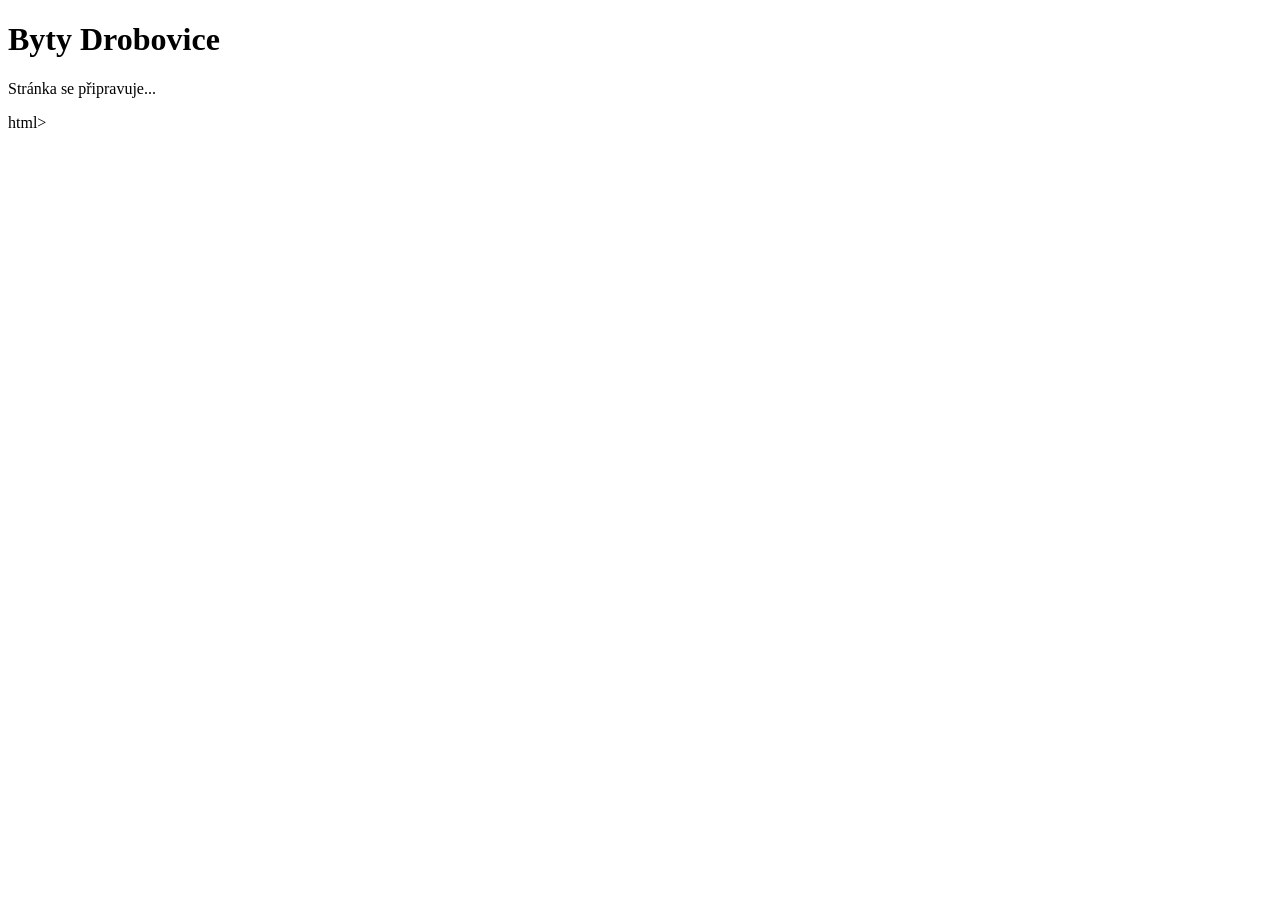
==== index.html @ 1eafab18 "Create index.html" ====
<!DOCTYPE html>
<html lang="cs">
  <head>
      <meta charset="UTF-8">
      <meta name="viewport" content="width=device-width, initial-scale=1.0">
      <title>Byty Drobovice</title>
  </head>
<body>
    <h1>Byty Drobovice</h1>
  <p>Stránka se připravuje...</p>
</body>
</html>html></p></h1>
</body></title>
  </head>
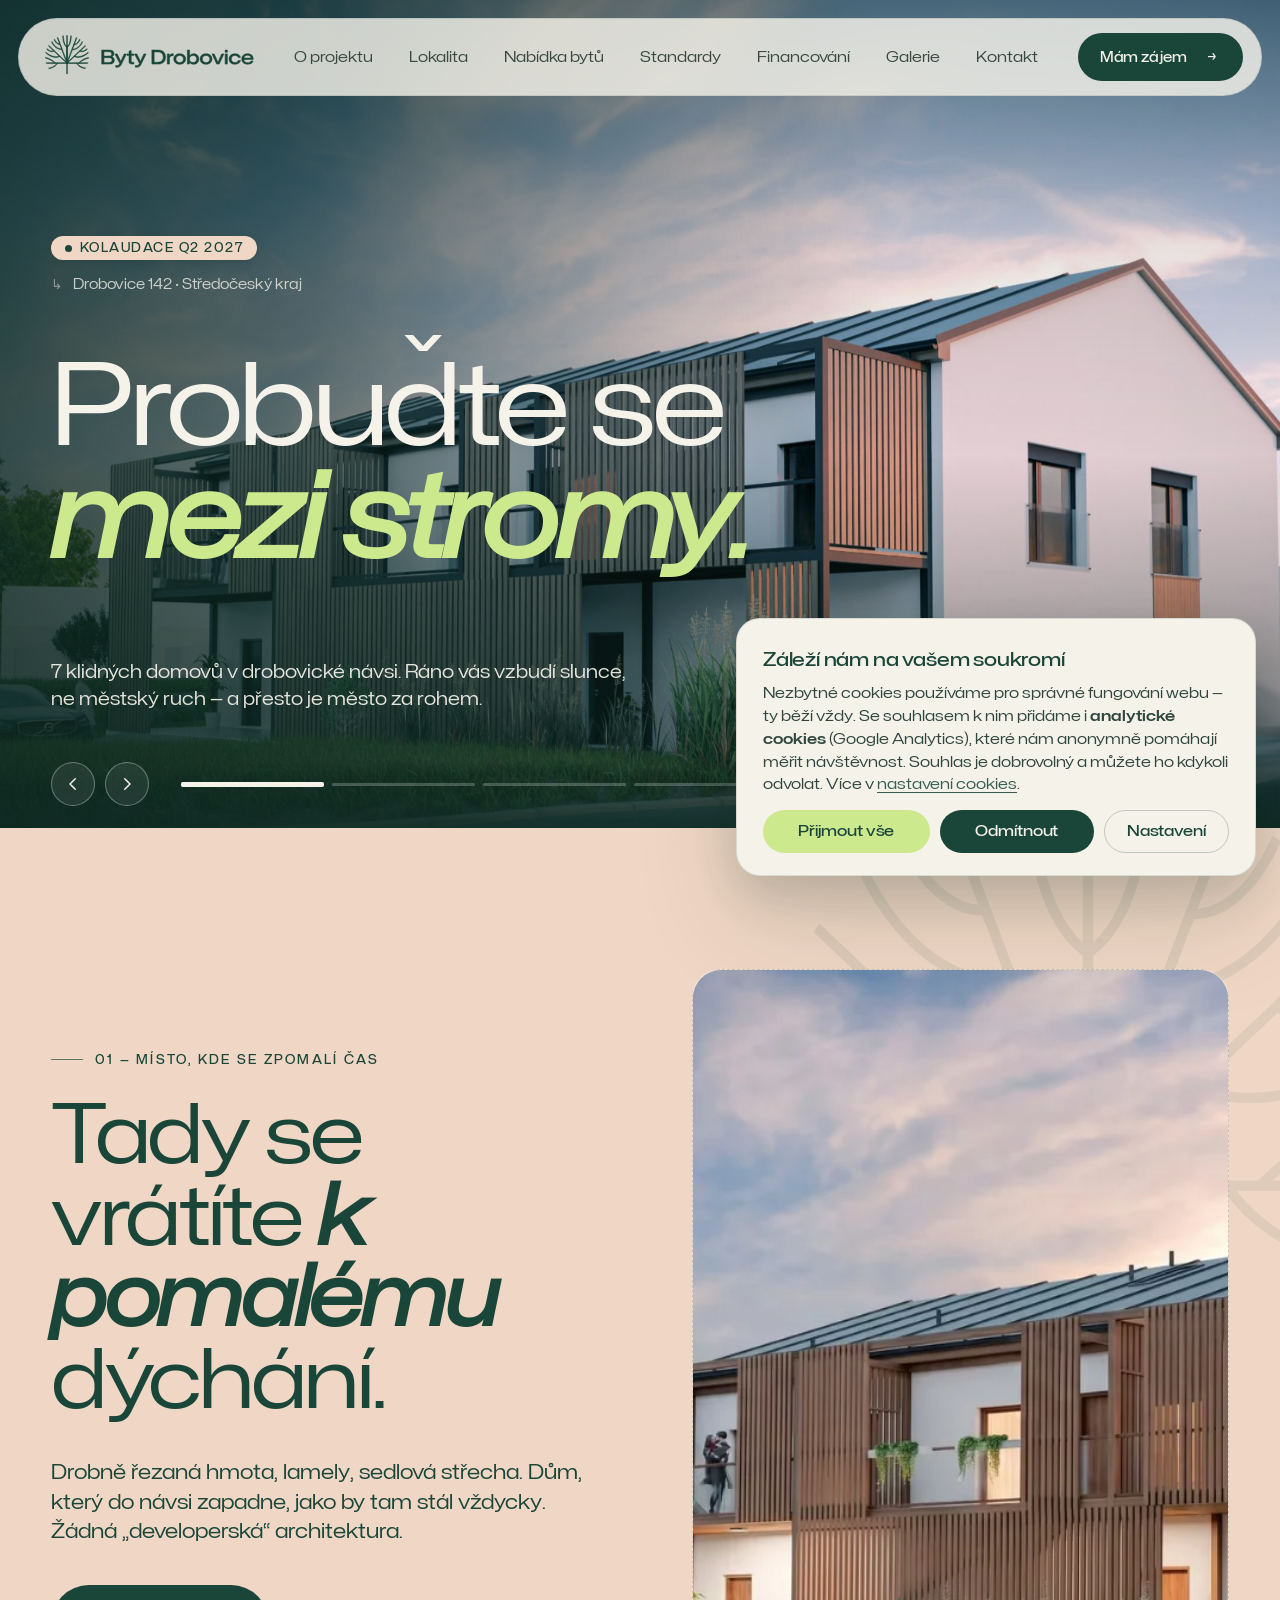
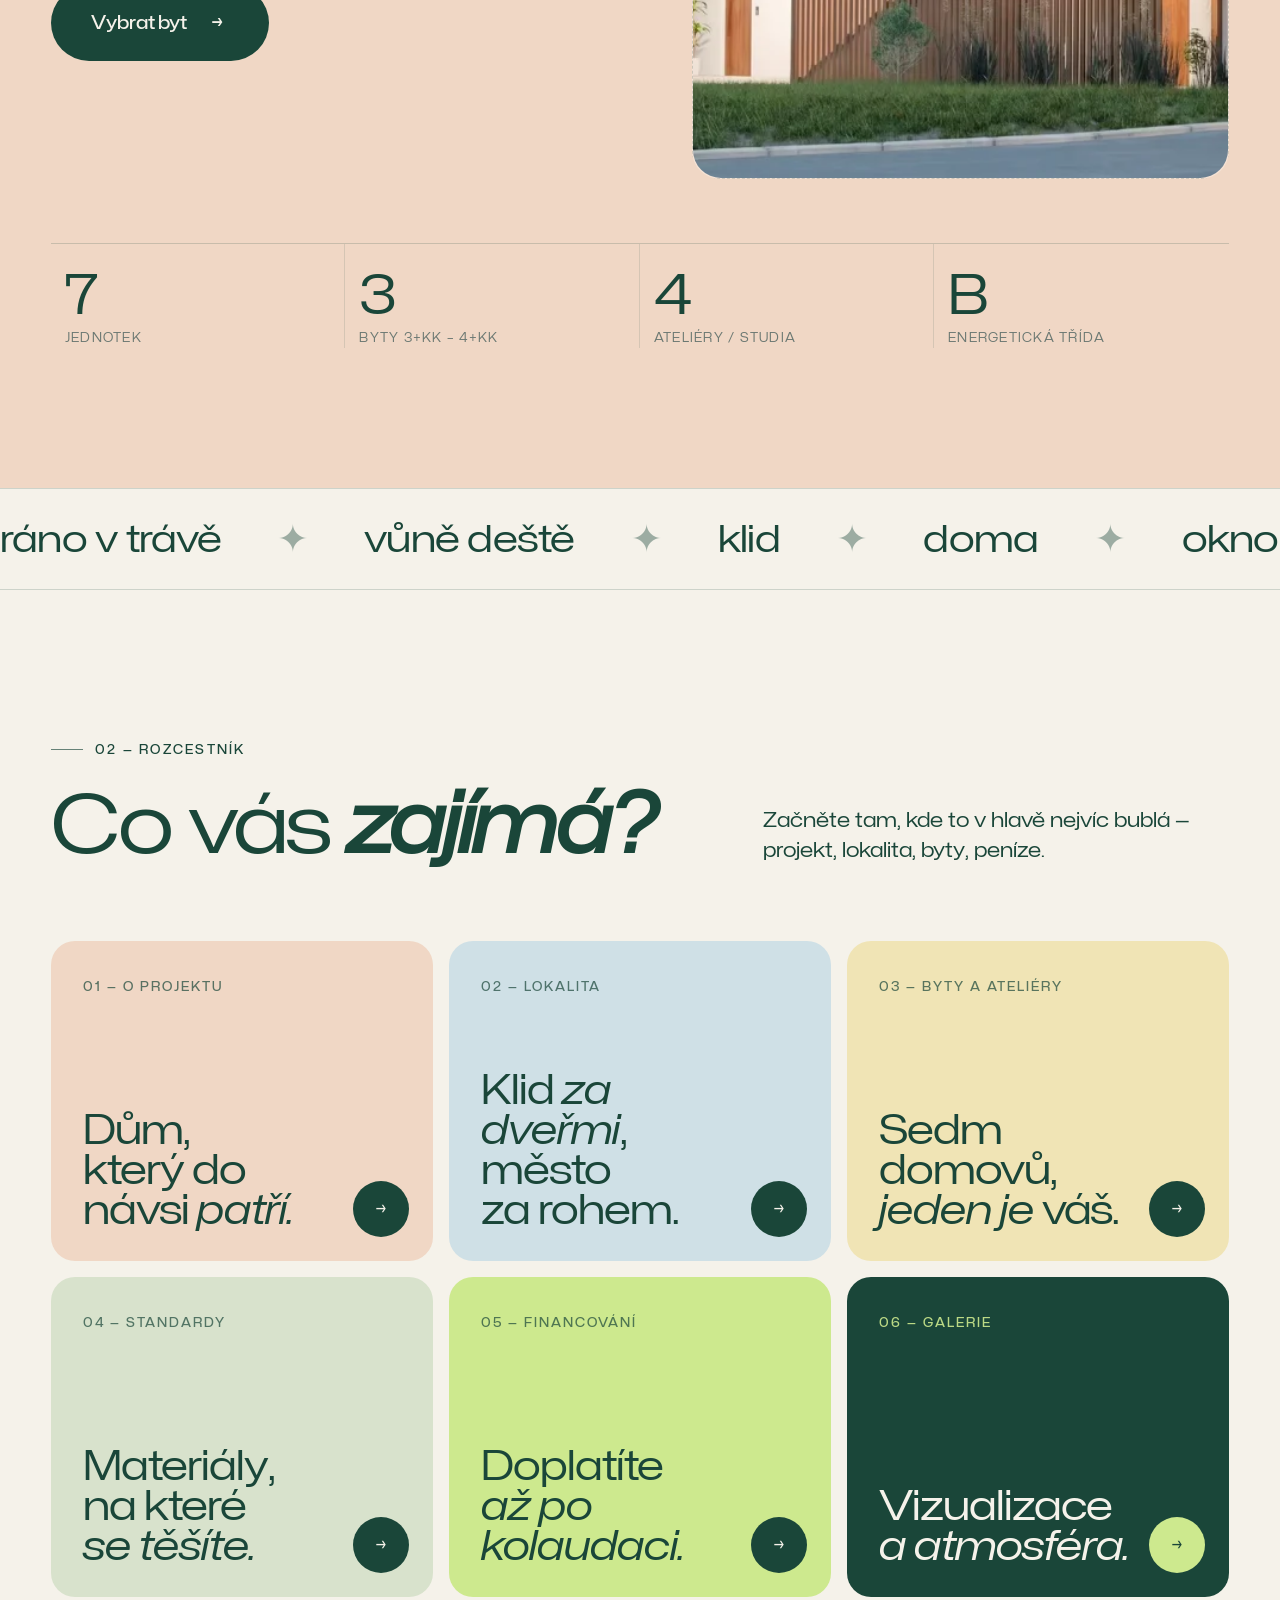
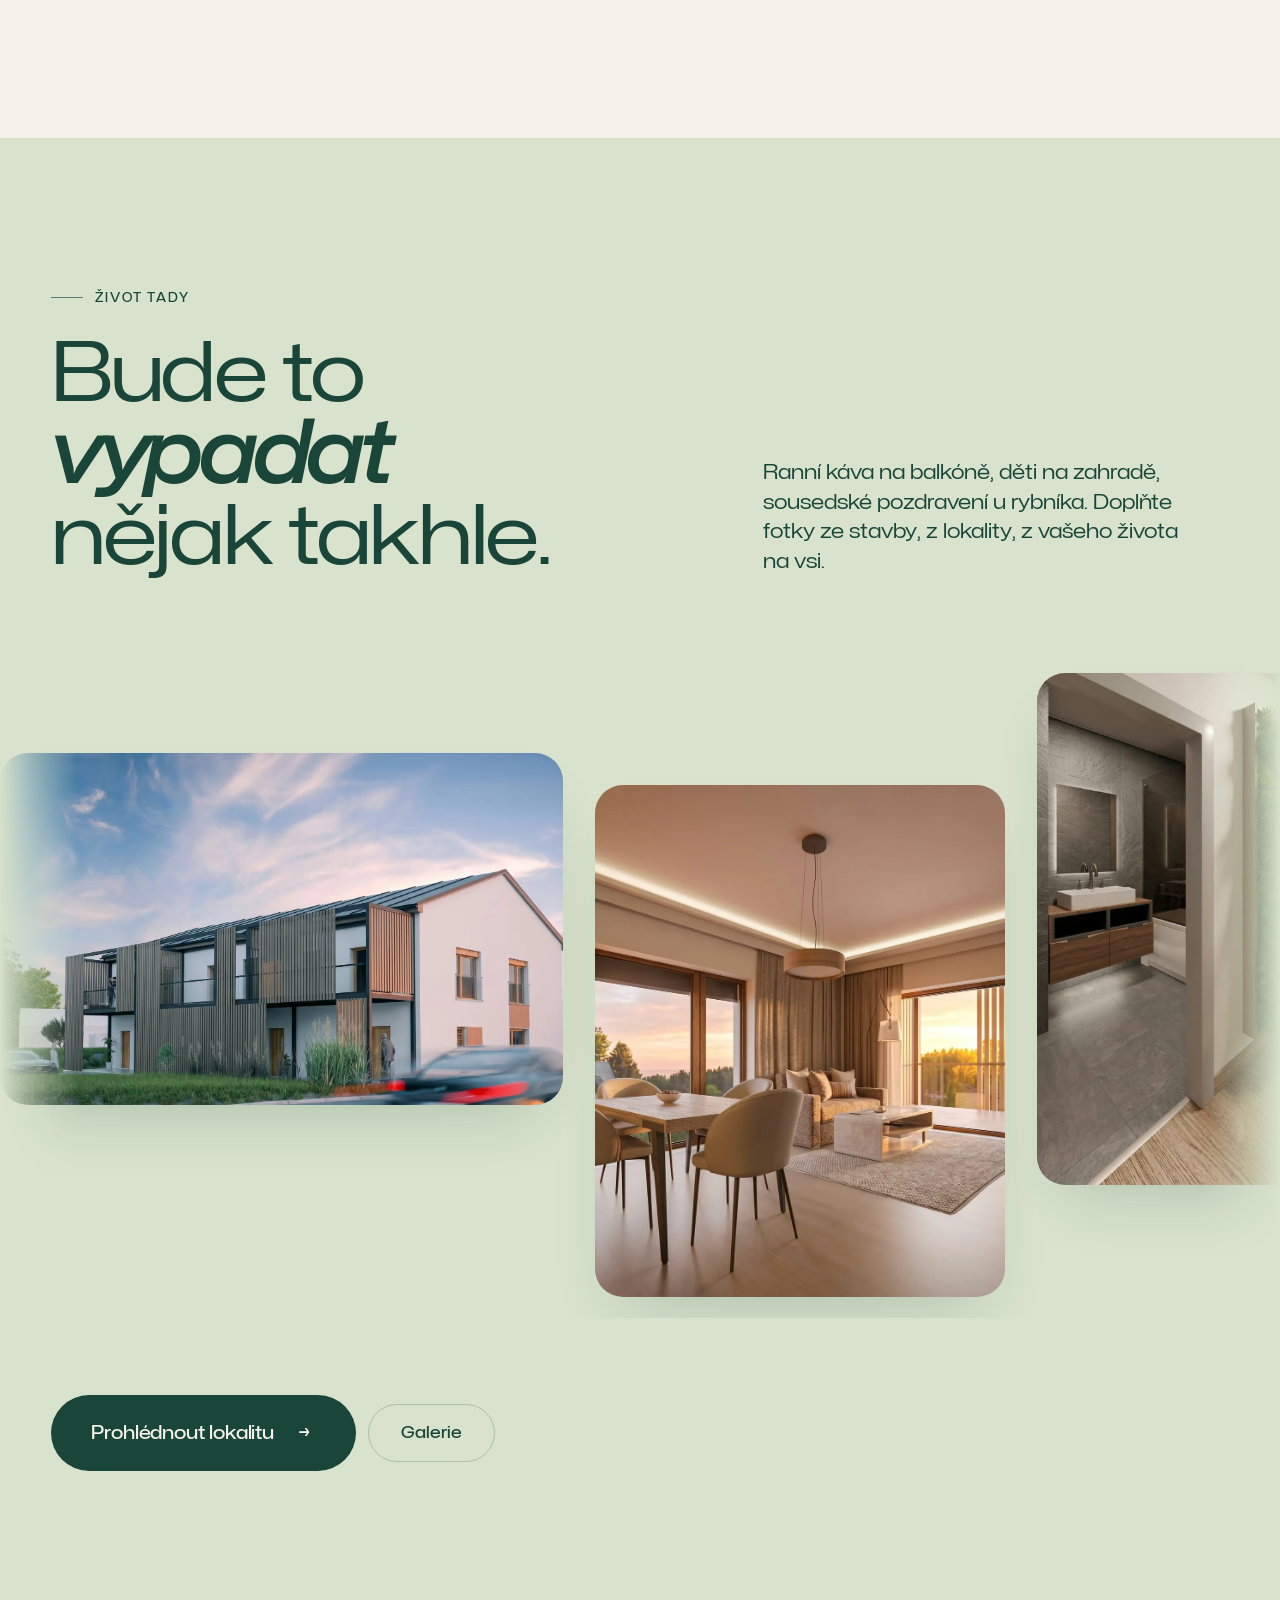
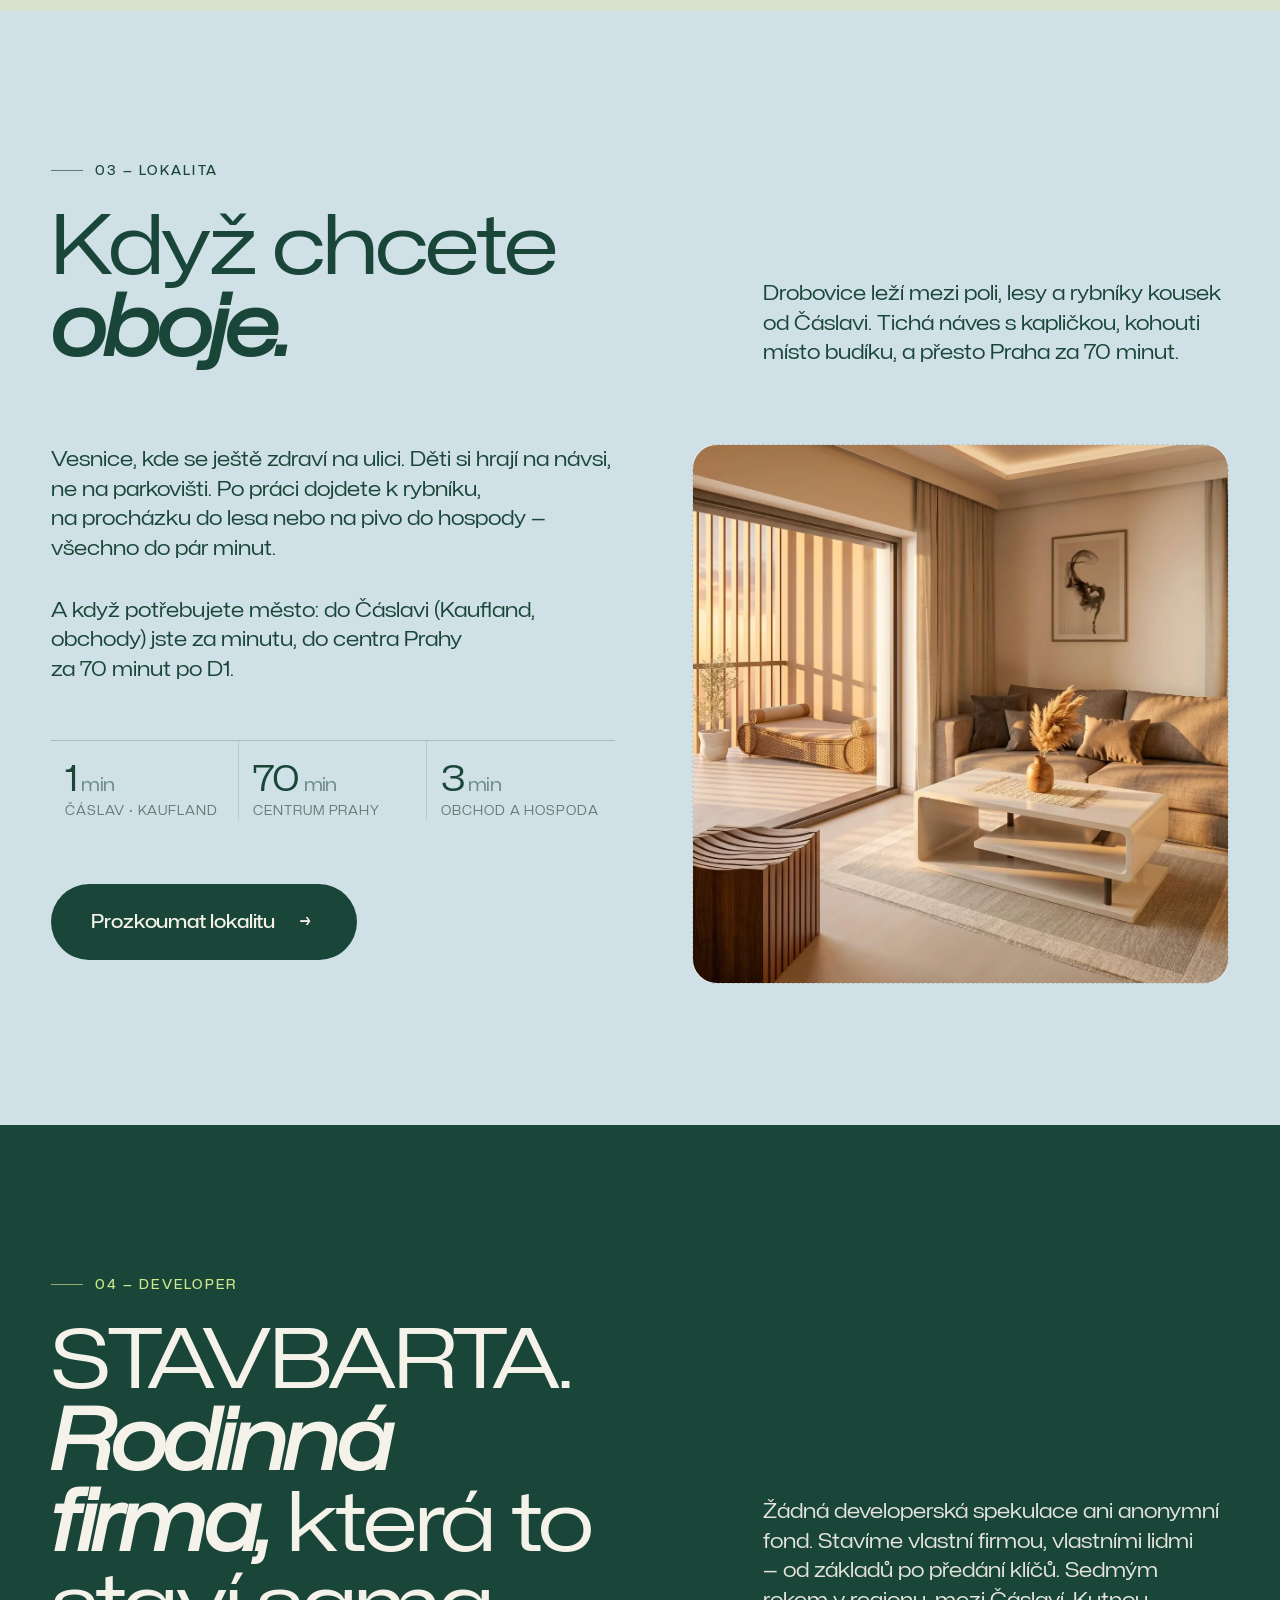
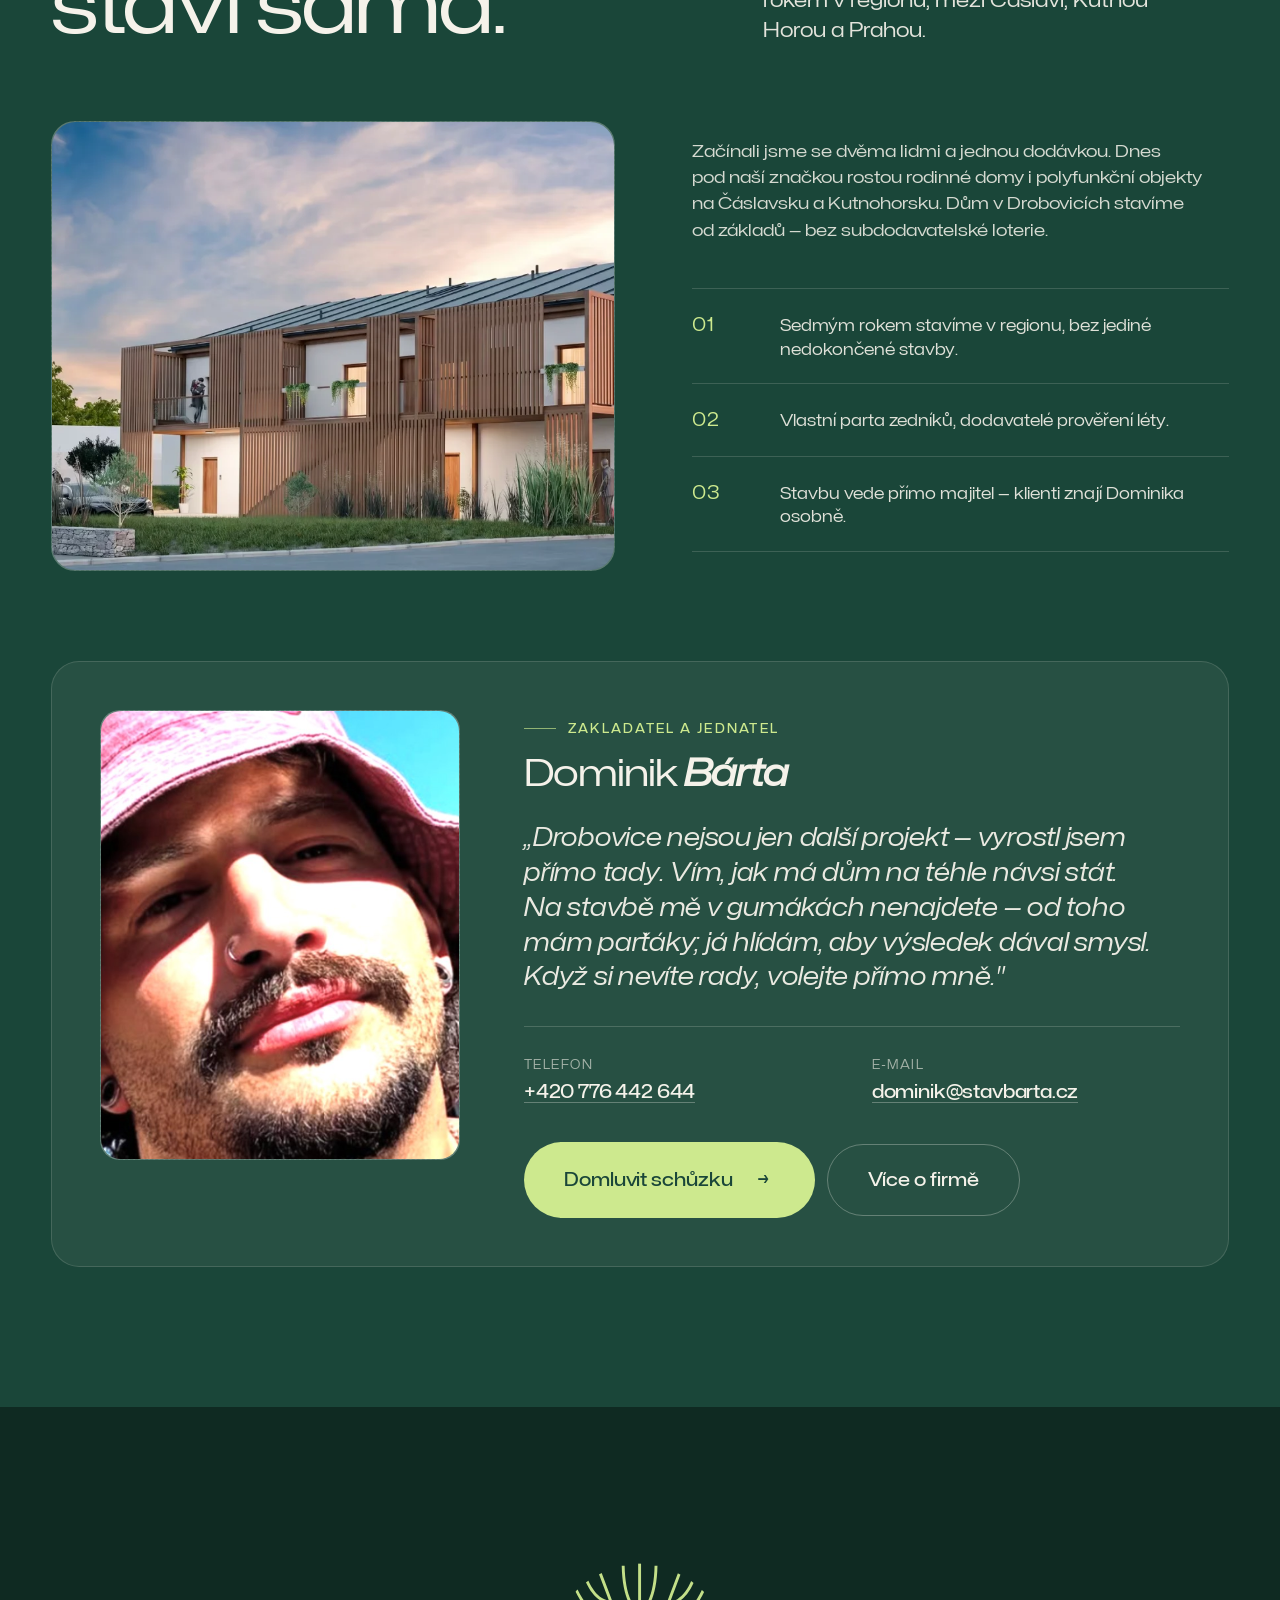
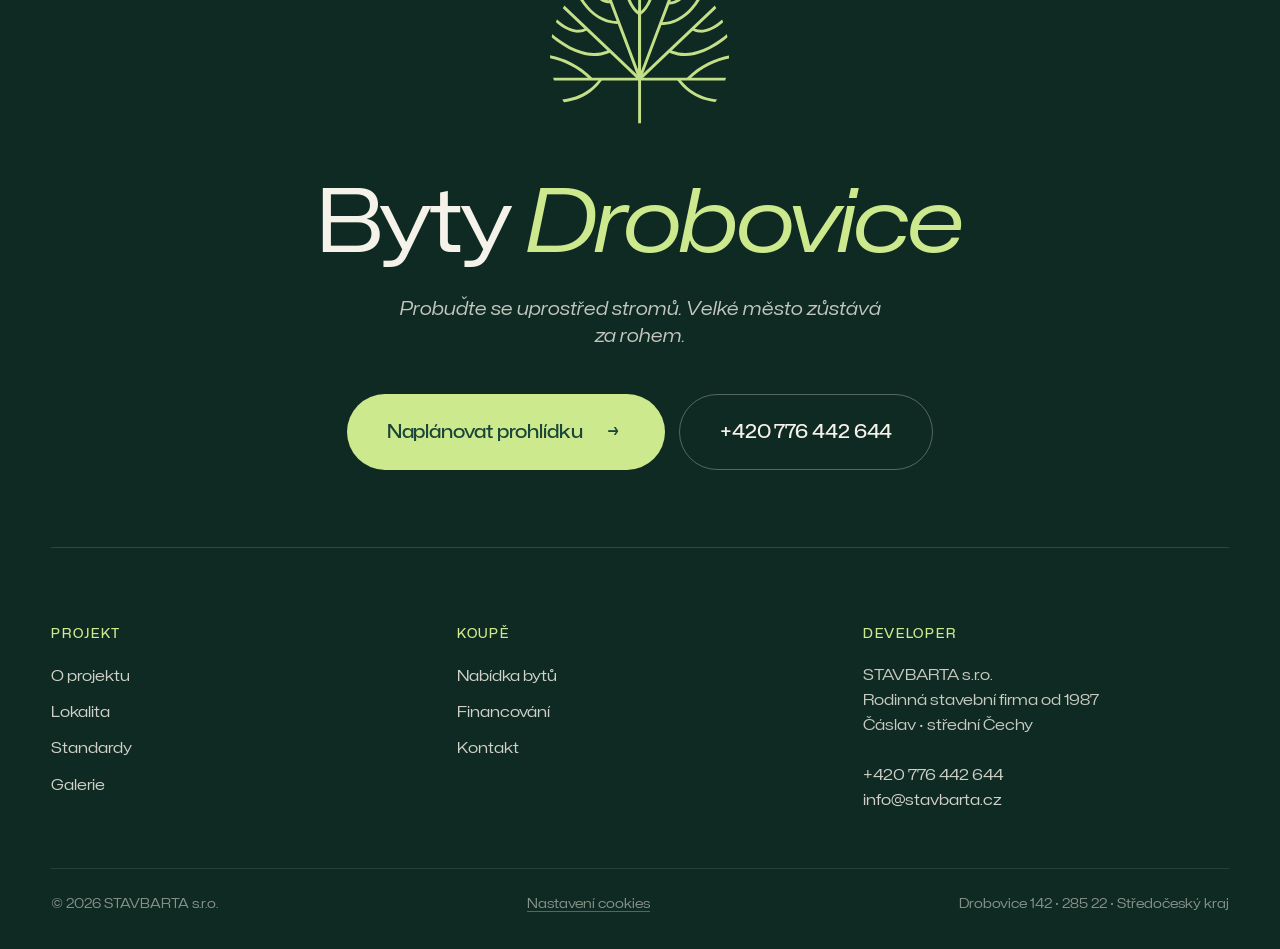
==== commit 08d52563: "Add files via upload" ====
--- a/index.html
+++ b/index.html
@@ -1,14 +1,548 @@
 <!DOCTYPE html>
 <html lang="cs">
-  <head>
-      <meta charset="UTF-8">
-      <meta name="viewport" content="width=device-width, initial-scale=1.0">
-      <title>Byty Drobovice</title>
-  </head>
-<body>
-    <h1>Byty Drobovice</h1>
-  <p>Stránka se připravuje...</p>
+<head>
+  <meta charset="UTF-8" />
+  <meta name="viewport" content="width=device-width, initial-scale=1.0" />
+  <link rel="preload" as="font" type="font/ttf" href="assets/fonts/MonaSansExpanded-Regular.ttf" crossorigin />
+  <link rel="preload" as="font" type="font/ttf" href="assets/fonts/MonaSansExpanded-Medium.ttf" crossorigin />
+  <link rel="preload" as="image" href="assets/hero-exterior.jpg" fetchpriority="high" />
+  <title>Byty Drobovice — 7 jednotek v centru obce | Kolaudace Q2 2027</title>
+  <meta name="description" content="Polyfunkční objekt v Drobovicích — 3 byty 2+kk až 3+kk a 4 ateliéry. Energetická třída B, prémiové standardy, kolaudace Q2 2027. Klidná náves, 20 min do Kutné Hory, 75 min do Prahy." />
+  <meta name="keywords" content="byty Drobovice, byty Čáslavsko, novostavba Středočeský kraj, byt 2+kk, byt 3+kk, ateliér, energetická třída B, Drobovice 142, kolaudace 2027" />
+  <meta name="author" content="STAVBARTA s.r.o." />
+  <meta name="robots" content="index, follow, max-image-preview:large, max-snippet:-1" />
+  <meta name="theme-color" content="#1A4639" />
+  <meta name="color-scheme" content="light" />
+  <meta name="format-detection" content="telephone=no" />
+  <link rel="canonical" href="https://bytydrobovice.cz/" />
+
+  <!-- Favicons & manifest -->
+  <link rel="icon" href="favicon.svg" type="image/svg+xml" />
+  <link rel="alternate icon" href="favicon.svg" />
+  <link rel="apple-touch-icon" href="favicon.svg" />
+  <link rel="mask-icon" href="favicon.svg" color="#1A4639" />
+  <link rel="manifest" href="site.webmanifest" />
+
+  <!-- Open Graph -->
+  <meta property="og:type" content="website" />
+  <meta property="og:url" content="https://bytydrobovice.cz/" />
+  <meta property="og:title" content="Byty Drobovice — 7 jednotek v centru obce | Kolaudace Q2 2027" />
+  <meta property="og:description" content="Polyfunkční objekt v Drobovicích — 3 byty 2+kk až 3+kk a 4 ateliéry. Energetická třída B, prémiové standardy, kolaudace Q2 2027. Klidná náves, 20 min do Kutné Hory, 75 min do Prahy." />
+  <meta property="og:image" content="https://bytydrobovice.cz/assets/hero-exterior.jpg" />
+  <meta property="og:image:width" content="1200" />
+  <meta property="og:image:height" content="630" />
+  <meta property="og:image:alt" content="Byty Drobovice — exteriér" />
+  <meta property="og:site_name" content="Byty Drobovice" />
+  <meta property="og:locale" content="cs_CZ" />
+
+  <!-- Twitter -->
+  <meta name="twitter:card" content="summary_large_image" />
+  <meta name="twitter:title" content="Byty Drobovice — 7 jednotek v centru obce | Kolaudace Q2 2027" />
+  <meta name="twitter:description" content="Polyfunkční objekt v Drobovicích — 3 byty 2+kk až 3+kk a 4 ateliéry. Energetická třída B, prémiové standardy, kolaudace Q2 2027. Klidná náves, 20 min do Kutné Hory, 75 min do Prahy." />
+  <meta name="twitter:image" content="https://bytydrobovice.cz/assets/hero-exterior.jpg" />
+
+  <link rel="stylesheet" href="styles/v3.css?v=1" />
+</head>
+<body data-page="home">
+
+  <div id="page-loader" class="page-loader is-loading" aria-hidden="true">
+    <div class="page-loader__mark">
+      <img src="assets/logo-mark.svg" alt="" />
+    </div>
+  </div>
+  <noscript><style>#page-loader{display:none;}</style></noscript>
+
+  <!-- HERO ===================================================== -->
+  <header class="hero hero--cover hero--carousel" data-hero-carousel>
+    <div class="hero__photos" aria-hidden="true">
+      <div class="hero__photo is-active" style="background-image:url('assets/hero-exterior.jpg');"></div>
+      <div class="hero__photo hero__photo--slot">
+        <image-slot id="life-1" src="assets/photos/exterior-1.webp" placeholder="Rodina v zahradě" fit="cover"></image-slot>
+      </div>
+      <div class="hero__photo hero__photo--slot">
+        <image-slot id="life-2" src="assets/photos/obyvak-1.webp" placeholder="Ranní káva na balkóně" fit="cover"></image-slot>
+      </div>
+      <div class="hero__photo hero__photo--slot">
+        <image-slot id="life-wide" src="assets/photos/kuchyne.webp" placeholder="Náves při západu slunce" fit="cover"></image-slot>
+      </div>
+      <div class="hero__photo hero__photo--slot">
+        <image-slot id="life-3" src="assets/photos/loznice-1.webp" placeholder="Rybník na návsi" fit="cover"></image-slot>
+      </div>
+      <div class="hero__photo hero__photo--slot">
+        <image-slot id="life-4" src="assets/photos/detsky-1.webp" placeholder="Procházka v lese" fit="cover"></image-slot>
+      </div>
+      <div class="hero__photo hero__photo--slot">
+        <image-slot id="life-tall" src="assets/photos/loznice-3.webp" placeholder="Sousedské setkání u rybníka" fit="cover"></image-slot>
+      </div>
+      <div class="hero__photos-overlay"></div>
+    </div>
+    <div class="hero-meta hero-meta--stack" data-reveal>
+      <span class="hero-badge">Kolaudace Q2 2027</span>
+      <span class="crumb">Drobovice 142 · Středočeský kraj</span>
+    </div>
+    <div data-reveal data-delay="1">
+      <h1 class="display">Probuďte se <em>mezi stromy.</em></h1>
+    </div>
+    <div class="hero__bottom" data-reveal data-delay="2">
+      <p class="hero__sub">
+        7&nbsp;klidných domovů v&nbsp;drobovické návsi. Ráno vás vzbudí slunce, ne&nbsp;městský ruch — a&nbsp;přesto je město za&nbsp;rohem.
+      </p>
+      <div class="hero__ctas">
+        <a class="btn btn-primary btn-xl" href="/byty">
+          Vybrat jednotku <span class="arrow" aria-hidden="true">→</span>
+        </a>
+        <a class="btn btn-ghost btn-xl" href="/o-projektu">
+          O projektu
+        </a>
+      </div>
+    </div>
+
+    <!-- Carousel controls — full-width along bottom edge -->
+    <div class="hero-carousel__controls" data-reveal data-delay="3">
+      <div class="hero-carousel__navs">
+        <button class="hero-carousel__nav" data-dir="prev" type="button" aria-label="Předchozí foto">
+          <svg viewBox="0 0 24 24" width="18" height="18" fill="none" stroke="currentColor" stroke-width="2" stroke-linecap="round" stroke-linejoin="round" aria-hidden="true"><path d="M15 5l-7 7 7 7"/></svg>
+        </button>
+        <button class="hero-carousel__nav" data-dir="next" type="button" aria-label="Další foto">
+          <svg viewBox="0 0 24 24" width="18" height="18" fill="none" stroke="currentColor" stroke-width="2" stroke-linecap="round" stroke-linejoin="round" aria-hidden="true"><path d="M9 5l7 7-7 7"/></svg>
+        </button>
+      </div>
+      <div class="hero-carousel__bars" role="tablist" aria-label="Foto v galerii">
+        <button class="hero-carousel__bar is-active" type="button" data-idx="0" aria-label="Foto 1"><span class="hero-carousel__fill"></span></button>
+        <button class="hero-carousel__bar" type="button" data-idx="1" aria-label="Foto 2"><span class="hero-carousel__fill"></span></button>
+        <button class="hero-carousel__bar" type="button" data-idx="2" aria-label="Foto 3"><span class="hero-carousel__fill"></span></button>
+        <button class="hero-carousel__bar" type="button" data-idx="3" aria-label="Foto 4"><span class="hero-carousel__fill"></span></button>
+        <button class="hero-carousel__bar" type="button" data-idx="4" aria-label="Foto 5"><span class="hero-carousel__fill"></span></button>
+        <button class="hero-carousel__bar" type="button" data-idx="5" aria-label="Foto 6"><span class="hero-carousel__fill"></span></button>
+        <button class="hero-carousel__bar" type="button" data-idx="6" aria-label="Foto 7"><span class="hero-carousel__fill"></span></button>
+      </div>
+    </div>
+  </header>
+
+  <!-- INTRO BLOCK ============================================== -->
+  <section class="section bg-rose has-tree">
+    <aside class="tree-watermark" data-tree-watermark
+           style="right:-10vw;top:-4vw;width:min(70vw,640px);opacity:0.08;"></aside>
+    <div class="section-inner">
+      <div class="intro-split">
+        <div class="intro-split__copy">
+          <div data-reveal>
+            <p class="eyebrow">01 — Místo, kde se zpomalí čas</p>
+            <h2 class="display" style="margin-top:24px;">Tady se vrátíte <em>k pomalému</em> dýchání.</h2>
+          </div>
+          <div data-reveal data-delay="1">
+            <p class="lead">
+              Drobně řezaná hmota, lamely, sedlová střecha. Dům, který do návsi zapadne, jako by tam stál vždycky. Žádná „developerská“ architektura.
+            </p>
+          </div>
+          <div class="row" data-reveal data-delay="2">
+            <a class="btn btn-dark btn-xl" href="/byty">
+              Vybrat byt <span class="arrow" aria-hidden="true">→</span>
+            </a>
+          </div>
+        </div>
+        <div class="intro-split__photo" data-reveal data-delay="2">
+          <image-slot id="intro-photo" src="assets/photos/intro-photo.webp" placeholder="Exteriér / detail fasády — vizualizace" radius="28" style="width:100%;height:100%;"></image-slot>
+        </div>
+      </div>
+
+      <div class="minigrid" data-reveal data-delay="3">
+        <div class="minigrid__cell"><span class="n">7</span><span class="l">Jednotek</span></div>
+        <div class="minigrid__cell"><span class="n">3</span><span class="l">Byty 3+kk – 4+kk</span></div>
+        <div class="minigrid__cell"><span class="n">4</span><span class="l">Ateliéry / studia</span></div>
+        <div class="minigrid__cell"><span class="n">B</span><span class="l">Energetická třída</span></div>
+      </div>
+    </div>
+  </section>
+
+  <!-- MARQUEE ================================================== -->
+  <div class="marquee bg-cream">
+    <div class="marquee__track" aria-hidden="true">
+      <span>ráno v trávě</span><span>vůně deště</span><span>klid</span><span>doma</span><span>okno do zahrady</span><span>příroda za rohem</span><span>20 minut do města</span>
+      <span>ráno v trávě</span><span>vůně deště</span><span>klid</span><span>doma</span><span>okno do zahrady</span><span>příroda za rohem</span><span>20 minut do města</span>
+    </div>
+  </div>
+
+  <!-- ROZCESTNÍK PODSTRÁNEK ==================================== -->
+  <section class="section bg-cream">
+    <div class="section-inner">
+      <div class="s-head">
+        <div data-reveal>
+          <p class="eyebrow">02 — Rozcestník</p>
+          <h2 class="display" style="margin-top:24px;">Co vás <em>zajímá?</em></h2>
+        </div>
+        <div data-reveal data-delay="1">
+          <p class="lead">Začněte tam, kde to v hlavě nejvíc bublá — projekt, lokalita, byty, peníze.</p>
+        </div>
+      </div>
+
+      <div class="nav-grid">
+        <a class="nav-tile is-rose" href="/o-projektu" data-reveal>
+          <span class="n">01 — O projektu</span>
+          <h3 class="t">Dům, který do návsi <em>patří.</em></h3>
+          <span class="arrow-circle" aria-hidden="true">→</span>
+        </a>
+        <a class="nav-tile is-sky" href="/lokalita" data-reveal data-delay="1">
+          <span class="n">02 — Lokalita</span>
+          <h3 class="t">Klid <em>za dveřmi</em>, město za rohem.</h3>
+          <span class="arrow-circle" aria-hidden="true">→</span>
+        </a>
+        <a class="nav-tile is-butter" href="/byty" data-reveal data-delay="2">
+          <span class="n">03 — Byty a ateliéry</span>
+          <h3 class="t">Sedm domovů, <em>jeden je</em> váš.</h3>
+          <span class="arrow-circle" aria-hidden="true">→</span>
+        </a>
+        <a class="nav-tile is-sage" href="/standardy" data-reveal data-delay="3">
+          <span class="n">04 — Standardy</span>
+          <h3 class="t">Materiály, na&nbsp;které <em>se těšíte.</em></h3>
+          <span class="arrow-circle" aria-hidden="true">→</span>
+        </a>
+        <a class="nav-tile is-lime" href="/financovani" data-reveal data-delay="4">
+          <span class="n">05 — Financování</span>
+          <h3 class="t">Doplatíte <em>až po kolaudaci.</em></h3>
+          <span class="arrow-circle" aria-hidden="true">→</span>
+        </a>
+        <a class="nav-tile is-forest" href="/galerie" data-reveal data-delay="5">
+          <span class="n">06 — Galerie</span>
+          <h3 class="t">Vizualizace <em>a&nbsp;atmosféra.</em></h3>
+          <span class="arrow-circle" aria-hidden="true">→</span>
+        </a>
+      </div>
+    </div>
+  </section>
+
+  <!-- ŽIVOT V DROBOVICÍCH ===================================== -->
+  <section class="section bg-sage">
+    <div class="section-inner">
+      <div class="s-head">
+        <div data-reveal>
+          <p class="eyebrow">Život tady</p>
+          <h2 class="display" style="margin-top:24px;">Bude to <em>vypadat</em> nějak takhle.</h2>
+        </div>
+        <div data-reveal data-delay="1">
+          <p class="lead">Ranní káva na balkóně, děti na zahradě, sousedské pozdravení u rybníka. Doplňte fotky ze stavby, z lokality, z vašeho života na vsi.</p>
+        </div>
+      </div>
+
+      <div class="photo-rail" data-reveal aria-label="Carousel fotografií ze života v Drobovicích">
+        <div class="photo-rail__track">
+          <div class="photo-rail__item photo-rail__item--wide photo-rail__item--up">
+            <img src="assets/photos/exterior-1.webp" alt="Exteriér — pohled od příjezdové cesty" loading="lazy" decoding="async" style="width:100%;height:100%;object-fit:cover;display:block;">
+          </div>
+          <div class="photo-rail__item photo-rail__item--down">
+            <img src="assets/photos/obyvak-1.webp" alt="Obývací pokoj s jídelnou a výhledem" loading="lazy" decoding="async" style="width:100%;height:100%;object-fit:cover;display:block;">
+          </div>
+          <div class="photo-rail__item photo-rail__item--up">
+            <img src="assets/photos/chodba.webp" alt="Vstupní chodba se zelenou stěnou" loading="lazy" decoding="async" style="width:100%;height:100%;object-fit:cover;display:block;">
+          </div>
+          <div class="photo-rail__item photo-rail__item--wide photo-rail__item--down">
+            <img src="assets/photos/detsky-1.webp" alt="Dětský pokoj" loading="lazy" decoding="async" style="width:100%;height:100%;object-fit:cover;display:block;">
+          </div>
+          <div class="photo-rail__item photo-rail__item--up">
+            <img src="assets/photos/loznice-1.webp" alt="Ložnice" loading="lazy" decoding="async" style="width:100%;height:100%;object-fit:cover;display:block;">
+          </div>
+          <div class="photo-rail__item photo-rail__item--wide photo-rail__item--down">
+            <img src="assets/photos/exterior-2.webp" alt="Exteriér — zahradní strana" loading="lazy" decoding="async" style="width:100%;height:100%;object-fit:cover;display:block;">
+          </div>
+          <div class="photo-rail__item photo-rail__item--up">
+            <img src="assets/photos/koupelna.webp" alt="Koupelna" loading="lazy" decoding="async" style="width:100%;height:100%;object-fit:cover;display:block;">
+          </div>
+          <div class="photo-rail__item photo-rail__item--wide photo-rail__item--down">
+            <img src="assets/photos/pokoj-1.webp" alt="Pokoj s výhledem do zeleně" loading="lazy" decoding="async" style="width:100%;height:100%;object-fit:cover;display:block;">
+          </div>
+          <div class="photo-rail__item photo-rail__item--up">
+            <img src="assets/photos/detsky-2.webp" alt="Dětský pokoj" loading="lazy" decoding="async" style="width:100%;height:100%;object-fit:cover;display:block;">
+          </div>
+          <!-- duplikát pro plynulé scrollování -->
+          <div class="photo-rail__item photo-rail__item--wide photo-rail__item--up" aria-hidden="true">
+            <img src="assets/photos/exterior-1.webp" alt="" loading="lazy" decoding="async" style="width:100%;height:100%;object-fit:cover;display:block;">
+          </div>
+          <div class="photo-rail__item photo-rail__item--down" aria-hidden="true">
+            <img src="assets/photos/obyvak-1.webp" alt="" loading="lazy" decoding="async" style="width:100%;height:100%;object-fit:cover;display:block;">
+          </div>
+          <div class="photo-rail__item photo-rail__item--up" aria-hidden="true">
+            <img src="assets/photos/chodba.webp" alt="" loading="lazy" decoding="async" style="width:100%;height:100%;object-fit:cover;display:block;">
+          </div>
+          <div class="photo-rail__item photo-rail__item--wide photo-rail__item--down" aria-hidden="true">
+            <img src="assets/photos/detsky-1.webp" alt="" loading="lazy" decoding="async" style="width:100%;height:100%;object-fit:cover;display:block;">
+          </div>
+          <div class="photo-rail__item photo-rail__item--up" aria-hidden="true">
+            <img src="assets/photos/loznice-1.webp" alt="" loading="lazy" decoding="async" style="width:100%;height:100%;object-fit:cover;display:block;">
+          </div>
+          <div class="photo-rail__item photo-rail__item--wide photo-rail__item--down" aria-hidden="true">
+            <img src="assets/photos/exterior-2.webp" alt="" loading="lazy" decoding="async" style="width:100%;height:100%;object-fit:cover;display:block;">
+          </div>
+          <div class="photo-rail__item photo-rail__item--up" aria-hidden="true">
+            <img src="assets/photos/koupelna.webp" alt="" loading="lazy" decoding="async" style="width:100%;height:100%;object-fit:cover;display:block;">
+          </div>
+          <div class="photo-rail__item photo-rail__item--wide photo-rail__item--down" aria-hidden="true">
+            <img src="assets/photos/pokoj-1.webp" alt="" loading="lazy" decoding="async" style="width:100%;height:100%;object-fit:cover;display:block;">
+          </div>
+          <div class="photo-rail__item photo-rail__item--up" aria-hidden="true">
+            <img src="assets/photos/detsky-2.webp" alt="" loading="lazy" decoding="async" style="width:100%;height:100%;object-fit:cover;display:block;">
+          </div>
+        </div>
+      </div>
+
+      <div class="row mt-l" data-reveal data-delay="1">
+        <a class="btn btn-dark btn-xl" href="/lokalita">
+          Prohlédnout lokalitu <span class="arrow" aria-hidden="true">→</span>
+        </a>
+        <a class="btn btn-ghost" href="/galerie">Galerie</a>
+      </div>
+    </div>
+  </section>
+
+  <!-- LOKALITA TEASER ========================================== -->
+  <section class="section bg-sky">
+    <div class="section-inner">
+      <div class="s-head">
+        <div data-reveal>
+          <p class="eyebrow">03 — Lokalita</p>
+          <h2 class="display" style="margin-top:24px;">Když chcete <em>oboje.</em></h2>
+        </div>
+        <div data-reveal data-delay="1">
+          <p class="lead">Drobovice leží mezi poli, lesy a&nbsp;rybníky kousek od&nbsp;Čáslavi. Tichá náves s&nbsp;kapličkou, kohouti místo budíku, a&nbsp;přesto Praha za&nbsp;70&nbsp;minut.</p>
+        </div>
+      </div>
+
+      <div class="loc-teaser mt-l">
+        <div class="loc-teaser__copy" data-reveal>
+          <p class="lead">
+            Vesnice, kde se ještě zdraví na&nbsp;ulici. Děti si hrají na&nbsp;návsi, ne&nbsp;na&nbsp;parkovišti. Po&nbsp;práci dojdete k&nbsp;rybníku, na&nbsp;procházku do&nbsp;lesa nebo na&nbsp;pivo do&nbsp;hospody — všechno do&nbsp;pár minut.
+          </p>
+          <p class="lead">
+            A&nbsp;když potřebujete město: do&nbsp;Čáslavi (Kaufland, obchody) jste za&nbsp;minutu, do&nbsp;centra Prahy za&nbsp;70&nbsp;minut po&nbsp;D1.
+          </p>
+
+          <div class="loc-mini">
+            <div class="loc-mini__cell"><span class="n">1<span class="u">min</span></span><span class="l">Čáslav · Kaufland</span></div>
+            <div class="loc-mini__cell"><span class="n">70<span class="u">min</span></span><span class="l">Centrum Prahy</span></div>
+            <div class="loc-mini__cell"><span class="n">3<span class="u">min</span></span><span class="l">Obchod a&nbsp;hospoda</span></div>
+          </div>
+
+          <div class="row" style="margin-top:32px;">
+            <a class="btn btn-dark btn-xl" href="/lokalita">
+              Prozkoumat lokalitu <span class="arrow" aria-hidden="true">→</span>
+            </a>
+          </div>
+        </div>
+
+        <div class="loc-photos" data-reveal data-delay="1">
+          <image-slot id="loc-nature-1" src="assets/photos/obyvak-3.webp" placeholder="Příroda v okolí Drobovic — pole, rybník, les" radius="24"></image-slot>
+        </div>
+      </div>
+    </div>
+  </section>
+
+  <!-- DEVELOPER ================================================ -->
+  <section class="section bg-forest" id="developer">
+    <div class="section-inner">
+      <div class="s-head">
+        <div data-reveal>
+          <p class="eyebrow" style="color:var(--lime);">04 — Developer</p>
+          <h2 class="display" style="margin-top:24px;">STAVBARTA. <em>Rodinná firma,</em> která to staví sama.</h2>
+        </div>
+        <div data-reveal data-delay="1">
+          <p class="lead" style="color:color-mix(in oklab,var(--cream) 92%,transparent);">
+            Žádná developerská spekulace ani anonymní fond. Stavíme vlastní firmou, vlastními lidmi — od&nbsp;základů po&nbsp;předání klíčů. Sedmým rokem v&nbsp;regionu, mezi Čáslaví, Kutnou Horou a&nbsp;Prahou.
+          </p>
+        </div>
+      </div>
+
+      <div class="dev-hero">
+        <div class="dev-hero__photo" data-reveal>
+          <image-slot id="dev-company-photo" src="assets/photos/exterior-2.webp" placeholder="Foto týmu / stavby / techniky STAVBARTA" radius="24"></image-slot>
+        </div>
+        <div class="dev-hero__copy" data-reveal data-delay="1">
+          <p class="dev-hero__intro">
+            Začínali jsme se&nbsp;dvěma lidmi a&nbsp;jednou dodávkou. Dnes pod&nbsp;naší značkou rostou rodinné domy i&nbsp;polyfunkční objekty na&nbsp;Čáslavsku a&nbsp;Kutnohorsku. Dům v&nbsp;Drobovicích stavíme od&nbsp;základů — bez subdodavatelské loterie.
+          </p>
+          <ul class="dev-points">
+            <li><span class="n">01</span><span>Sedmým rokem stavíme v&nbsp;regionu, bez jediné nedokončené stavby.</span></li>
+            <li><span class="n">02</span><span>Vlastní parta zedníků, dodavatelé prověření léty.</span></li>
+            <li><span class="n">03</span><span>Stavbu vede přímo majitel — klienti znají Dominika osobně.</span></li>
+          </ul>
+        </div>
+      </div>
+
+      <article class="founder-card" data-reveal>
+        <div class="founder-card__avatar">
+          <image-slot id="dev-dominik-photo" src="assets/dominik-barta.jpg" placeholder="Portrét: Dominik Bárta" radius="20"></image-slot>
+        </div>
+        <div class="founder-card__copy">
+          <p class="eyebrow" style="color:var(--lime);">Zakladatel a&nbsp;jednatel</p>
+          <h3 class="display" style="color:var(--cream);margin:14px 0 28px;">Dominik <em>Bárta</em></h3>
+          <p class="founder-card__quote">
+            „Drobovice nejsou jen další projekt — vyrostl jsem přímo tady. Vím, jak má dům na&nbsp;téhle návsi stát. Na&nbsp;stavbě mě v&nbsp;gumákách nenajdete — od&nbsp;toho mám parťáky; já hlídám, aby výsledek dával smysl. Když si&nbsp;nevíte rady, volejte přímo mně."
+          </p>
+          <dl class="founder-card__contact">
+            <div>
+              <dt>Telefon</dt>
+              <dd><a href="tel:+420776442644">+420&nbsp;776&nbsp;442&nbsp;644</a></dd>
+            </div>
+            <div>
+              <dt>E‑mail</dt>
+              <dd><a href="mailto:dominik@stavbarta.cz">dominik@stavbarta.cz</a></dd>
+            </div>
+          </dl>
+          <div class="row" style="margin-top:36px;">
+            <a class="btn btn-primary btn-xl" href="/kontakt" data-contact-open>
+              Domluvit schůzku <span class="arrow" aria-hidden="true">→</span>
+            </a>
+            <a class="btn btn-ghost btn-xl" href="/o-projektu" style="color:var(--cream);border-color:color-mix(in oklab,var(--cream) 30%,transparent);">
+              Více o&nbsp;firmě
+            </a>
+          </div>
+        </div>
+      </article>
+    </div>
+  </section>
+
+  <!-- UNIT DETAIL MODAL ======================================= -->
+  <div class="unit-modal" id="unit-modal" aria-hidden="true" role="dialog" aria-modal="true">
+    <div class="unit-modal__card" role="document">
+      <button class="unit-modal__close" aria-label="Zavřít detail jednotky">×</button>
+      <div class="unit-modal__body-inner"></div>
+    </div>
+  </div>
+
+  <script src="assets/image-slot.js"></script>
+  <script src="data/units.js"></script>
+  <script src="assets/site.js?v=1"></script>
+  <script>
+    // Hero carousel — crossfade + Ken Burns + progress bars
+    (function () {
+      const root = document.querySelector('[data-hero-carousel]');
+      if (!root) return;
+      const photos = Array.from(root.querySelectorAll('.hero__photo'));
+      const bars   = Array.from(root.querySelectorAll('.hero-carousel__bar'));
+      const navs   = Array.from(root.querySelectorAll('.hero-carousel__nav'));
+      if (!photos.length || !bars.length) return;
+
+      const DURATION = 6000;
+      let current = 0;
+      let timer = null;
+      let paused = false;
+
+      function show(idx) {
+        const next = ((idx % photos.length) + photos.length) % photos.length;
+        photos.forEach((p, i) => p.classList.toggle('is-active', i === next));
+        bars.forEach((b, i) => {
+          b.classList.remove('is-active', 'is-done');
+          if (i < next) b.classList.add('is-done');
+        });
+        // force reflow before re-applying active so the fill animation restarts
+        void bars[next].offsetWidth;
+        bars[next].classList.add('is-active');
+        current = next;
+      }
+      function step() { show(current + 1); schedule(); }
+      function schedule() {
+        clearTimeout(timer);
+        if (paused) return;
+        timer = setTimeout(step, DURATION);
+      }
+      navs.forEach((btn) => {
+        btn.addEventListener('click', () => {
+          show(current + (btn.dataset.dir === 'next' ? 1 : -1));
+          schedule();
+        });
+      });
+      bars.forEach((b, i) => {
+        b.addEventListener('click', () => { show(i); schedule(); });
+      });
+      // Pause only when hovering the controls themselves (not the whole hero).
+      const controls = root.querySelector('.hero-carousel__controls');
+      if (controls) {
+        controls.addEventListener('mouseenter', () => { paused = true; clearTimeout(timer); });
+        controls.addEventListener('mouseleave', () => { paused = false; schedule(); });
+      }
+      document.addEventListener('visibilitychange', () => {
+        paused = document.hidden;
+        if (paused) clearTimeout(timer); else schedule();
+      });
+      // honour reduced motion: keep first slide, no auto-advance
+      if (window.matchMedia && window.matchMedia('(prefers-reduced-motion: reduce)').matches) {
+        return;
+      }
+      schedule();
+    })();
+  </script>
+
+  <!-- Strukturovaná data -->
+  <script type="application/ld+json">
+  {
+    "@context": "https://schema.org",
+    "@type": "ApartmentComplex",
+    "name": "Byty Drobovice",
+    "description": "Polyfunkční objekt v centru Drobovic — 3 byty a 4 ateliéry, energetická třída B, kolaudace Q2 2027.",
+    "url": "https://bytydrobovice.cz",
+    "image": [
+      "https://bytydrobovice.cz/assets/hero-exterior.jpg",
+      "https://bytydrobovice.cz/assets/exterior.jpg"
+    ],
+    "numberOfAccommodationUnits": 7,
+    "yearBuilt": "2027",
+    "petsAllowed": true,
+    "address": {
+      "@type": "PostalAddress",
+      "streetAddress": "Drobovice 142",
+      "postalCode": "285 22",
+      "addressLocality": "Drobovice",
+      "addressRegion": "Středočeský kraj",
+      "addressCountry": "CZ"
+    },
+    "geo": {
+      "@type": "GeoCoordinates",
+      "latitude": 49.9043,
+      "longitude": 15.4017
+    },
+    "telephone": "+420 776 442 644",
+    "email": "info@stavbarta.cz",
+    "amenityFeature": [
+      { "@type": "LocationFeatureSpecification", "name": "Energetická třída B", "value": true },
+      { "@type": "LocationFeatureSpecification", "name": "Tepelné čerpadlo", "value": true },
+      { "@type": "LocationFeatureSpecification", "name": "Rekuperace", "value": true },
+      { "@type": "LocationFeatureSpecification", "name": "Klimatizace", "value": true },
+      { "@type": "LocationFeatureSpecification", "name": "Optika 1 Gbps", "value": true }
+    ]
+  }
+  </script>
+  <script type="application/ld+json">
+  {
+    "@context": "https://schema.org",
+    "@type": "Organization",
+    "name": "STAVBARTA s.r.o.",
+    "url": "https://bytydrobovice.cz",
+    "logo": "https://bytydrobovice.cz/assets/logo-drobovice-forest.svg",
+    "foundingDate": "1987",
+    "description": "Stavební firma se zaměřením na novostavby a rekonstrukce ve Středočeském kraji.",
+    "address": {
+      "@type": "PostalAddress",
+      "addressLocality": "Čáslav",
+      "addressRegion": "Středočeský kraj",
+      "addressCountry": "CZ"
+    },
+    "contactPoint": {
+      "@type": "ContactPoint",
+      "telephone": "+420 776 442 644",
+      "email": "info@stavbarta.cz",
+      "contactType": "sales",
+      "availableLanguage": ["cs"]
+    }
+  }
+  </script>
+  <script type="application/ld+json">
+  {
+    "@context": "https://schema.org",
+    "@type": "WebSite",
+    "name": "Byty Drobovice",
+    "url": "https://bytydrobovice.cz",
+    "inLanguage": "cs-CZ",
+    "publisher": { "@type": "Organization", "name": "STAVBARTA s.r.o." }
+  }
+  </script>
+  <script src="assets/cookie-consent.js"></script>
 </body>
-</html>html></p></h1>
-</body></title>
-  </head>
+</html>
--- a/styles/v3.css
+++ b/styles/v3.css
@@ -0,0 +1,2770 @@
+/* ============================================================
+   Byty Drobovice — v3
+   Inspirace: Nová Waltrovka (velké barevné plochy, velké titulky,
+   jednoduchost, decentní animace, horizontální galerie)
+   Brand: Forest + Pistachio Lime + nové pastelové akcenty
+   ============================================================ */
+
+@font-face {
+  font-family: "Mona Sans Expanded";
+  src: url("../assets/fonts/MonaSansExpanded-Light.ttf") format("truetype");
+  font-weight: 300; font-style: normal; font-display: swap;
+}
+@font-face {
+  font-family: "Mona Sans Expanded";
+  src: url("../assets/fonts/MonaSansExpanded-Regular.ttf") format("truetype");
+  font-weight: 400; font-style: normal; font-display: swap;
+}
+@font-face {
+  font-family: "Mona Sans Expanded";
+  src: url("../assets/fonts/MonaSansExpanded-Italic.ttf") format("truetype");
+  font-weight: 400; font-style: italic; font-display: swap;
+}
+@font-face {
+  font-family: "Mona Sans Expanded";
+  src: url("../assets/fonts/MonaSansExpanded-Medium.ttf") format("truetype");
+  font-weight: 500; font-style: normal; font-display: swap;
+}
+@font-face {
+  font-family: "Mona Sans Expanded";
+  src: url("../assets/fonts/MonaSansExpanded-SemiBold.ttf") format("truetype");
+  font-weight: 600; font-style: normal; font-display: swap;
+}
+
+:root {
+  /* Brand — beze změny */
+  --forest:        #1A4639;
+  --forest-deep:   #0F2A22;
+  --forest-700:    #235749;
+  --lime:          #CDE98E;
+  --lime-soft:     #DFF0B3;
+  --lime-deep:     #B5D866;
+  --cream:         #F5F2EA;
+  --cream-2:       #EDE8DC;
+  --paper:         #FFFFFF;
+  --ink:           #0F2A22;
+  --ink-soft:      #3A4A43;
+  --ink-muted:     #6B7872;
+  --line:          #DCD6C9;
+  --line-soft:     #ECE6D8;
+
+  /* Nové pastely — sladěné v oklch (~L 0.91, C 0.05) */
+  --pastel-rose:   #F0D7C5;   /* terakota / dřevo z fasády */
+  --pastel-rose-deep: #E5BFA6;
+  --pastel-sky:    #CFE0E6;   /* nebe nad domem */
+  --pastel-sky-deep: #B1CAD3;
+  --pastel-butter: #F0E4B5;   /* mléčně žlutá */
+  --pastel-butter-deep: #E5D38C;
+  --pastel-sage:   #D8E2CC;   /* světle olivová */
+  --pastel-sage-deep: #BCCBAB;
+
+  --status-available: #5BB370;
+  --status-reserved:  #E0A93B;
+  --status-sold:      #A85040;
+
+  --font-sans:    "Mona Sans Expanded", "Mona Sans", ui-sans-serif, system-ui, -apple-system, sans-serif;
+  --font-mono:    "JetBrains Mono", ui-monospace, SFMono-Regular, Menlo, monospace;
+
+  --radius-sm: 12px;
+  --radius:    24px;
+  --radius-lg: 36px;
+  --pill:      999px;
+
+  --shadow-sm: 0 1px 3px rgba(15, 42, 34, 0.06), 0 2px 6px rgba(15, 42, 34, 0.04);
+  --shadow-md: 0 6px 24px rgba(15, 42, 34, 0.08), 0 16px 48px rgba(15, 42, 34, 0.06);
+  --shadow-lg: 0 18px 50px rgba(15, 42, 34, 0.14), 0 50px 110px rgba(15, 42, 34, 0.10);
+
+  --maxw:   1440px;
+  --gutter: clamp(20px, 4vw, 56px);
+}
+
+/* Base ----------------------------------------------------- */
+*, *::before, *::after { box-sizing: border-box; }
+html, body { margin: 0; padding: 0; }
+html { scroll-behavior: smooth; }
+body {
+  font-family: var(--font-sans);
+  background: var(--cream);
+  color: var(--ink);
+  line-height: 1.55;
+  font-size: 17px;
+  font-weight: 400;
+  -webkit-font-smoothing: antialiased;
+  text-rendering: optimizeLegibility;
+}
+
+img { max-width: 100%; display: block; }
+button { font: inherit; cursor: pointer; border: none; background: none; color: inherit; }
+a { color: inherit; text-decoration: none; }
+
+::selection { background: var(--lime); color: var(--forest); }
+
+/* Typografie ----------------------------------------------- */
+.display {
+  font-family: var(--font-sans);
+  font-weight: 400;
+  letter-spacing: -0.028em;
+  line-height: 0.98;
+  color: var(--forest);
+  text-wrap: balance;
+  margin: 0;
+}
+.display em { font-style: italic; font-weight: 600; }
+h1.display { font-size: clamp(3rem, 9vw, 8.5rem); }
+h2.display { font-size: clamp(2.4rem, 6.5vw, 5.5rem); }
+h3.display { font-size: clamp(1.6rem, 3vw, 2.6rem); line-height: 1.05; }
+h4.display { font-size: clamp(1.2rem, 1.8vw, 1.5rem); line-height: 1.15; letter-spacing: -0.02em; }
+
+.eyebrow {
+  font-family: var(--font-sans);
+  font-weight: 500;
+  font-size: 0.78rem;
+  letter-spacing: 0.18em;
+  text-transform: uppercase;
+  color: var(--forest);
+  display: inline-flex;
+  align-items: center;
+  gap: 12px;
+  margin: 0;
+}
+.eyebrow::before {
+  content: "";
+  width: 32px; height: 1px;
+  background: currentColor;
+  opacity: 0.65;
+}
+.eyebrow.center::before { display: none; }
+
+.lead {
+  font-size: clamp(1.15rem, 1.6vw, 1.4rem);
+  line-height: 1.45;
+  color: var(--forest);
+  text-wrap: pretty;
+  max-width: 36ch;
+  margin: 0;
+}
+.body-text {
+  font-size: 1.02rem;
+  line-height: 1.6;
+  color: var(--ink-soft);
+  max-width: 56ch;
+  margin: 0;
+}
+
+/* Tlačítka — velká pilulka -------------------------------- */
+.btn {
+  display: inline-flex;
+  align-items: center;
+  gap: 14px;
+  padding: 20px 32px;
+  border-radius: var(--pill);
+  font-weight: 500;
+  font-size: 1rem;
+  letter-spacing: -0.005em;
+  line-height: 1;
+  transition: transform 0.3s cubic-bezier(0.2, 0.8, 0.2, 1),
+              background 0.25s, color 0.25s, box-shadow 0.25s;
+  white-space: nowrap;
+}
+.btn .arrow {
+  display: inline-flex;
+  width: 20px; height: 20px;
+  align-items: center; justify-content: center;
+  transition: transform 0.3s cubic-bezier(0.2, 0.8, 0.2, 1);
+}
+.btn:hover .arrow { transform: translateX(6px); }
+
+.btn-primary { background: var(--lime); color: var(--forest); }
+.btn-primary:hover { background: var(--lime-deep); transform: translateY(-2px); box-shadow: var(--shadow-md); }
+
+.btn-dark { background: var(--forest); color: var(--cream); }
+.btn-dark:hover { background: var(--forest-deep); transform: translateY(-2px); box-shadow: var(--shadow-md); }
+
+.btn-ghost {
+  background: transparent;
+  color: var(--forest);
+  border: 1.5px solid color-mix(in oklab, var(--forest) 22%, transparent);
+}
+.btn-ghost:hover {
+  border-color: var(--forest);
+  background: color-mix(in oklab, var(--forest) 6%, transparent);
+  transform: translateY(-1px);
+}
+
+.btn-xl {
+  padding: 26px 40px;
+  font-size: 1.12rem;
+  gap: 18px;
+}
+.btn-xl .arrow { width: 24px; height: 24px; }
+
+/* Sekce + bg varianty -------------------------------------- */
+.section {
+  padding: clamp(80px, 11vw, 180px) var(--gutter);
+  position: relative;
+}
+.section-inner {
+  max-width: var(--maxw);
+  margin: 0 auto;
+}
+.section.compact { padding-top: clamp(60px, 7vw, 100px); padding-bottom: clamp(60px, 7vw, 100px); }
+
+.bg-cream  { background: var(--cream); color: var(--ink); }
+.bg-paper  { background: var(--paper); color: var(--ink); }
+.bg-forest { background: var(--forest); color: var(--cream); }
+.bg-forest .display { color: var(--cream); }
+.bg-forest .eyebrow { color: var(--lime); }
+.bg-forest .lead    { color: color-mix(in oklab, var(--cream) 92%, transparent); }
+.bg-forest .body-text { color: color-mix(in oklab, var(--cream) 78%, transparent); }
+
+.bg-lime   { background: var(--lime); color: var(--forest); }
+.bg-rose   { background: var(--pastel-rose); color: var(--forest); }
+.bg-sky    { background: var(--pastel-sky); color: var(--forest); }
+.bg-butter { background: var(--pastel-butter); color: var(--forest); }
+.bg-sage   { background: var(--pastel-sage); color: var(--forest); }
+
+/* Section head — typografická hlavička */
+.s-head {
+  display: grid;
+  grid-template-columns: 1fr;
+  gap: 28px;
+  align-items: end;
+  margin-bottom: clamp(48px, 6vw, 88px);
+}
+@media (min-width: 900px) {
+  .s-head { grid-template-columns: 1.4fr 1fr; gap: 60px; }
+}
+.s-head .lead { max-width: 42ch; }
+
+/* Navigace ------------------------------------------------- */
+.nav {
+  position: fixed;
+  top: 18px; left: 18px; right: 18px;
+  z-index: 100;
+  display: flex;
+  align-items: center;
+  justify-content: space-between;
+  gap: 24px;
+  padding: 14px 18px 14px 26px;
+  background: color-mix(in oklab, var(--cream) 82%, transparent);
+  backdrop-filter: blur(20px);
+  -webkit-backdrop-filter: blur(20px);
+  border-radius: var(--pill);
+  border: 1px solid color-mix(in oklab, var(--forest) 12%, transparent);
+  transition: background 0.3s, box-shadow 0.3s, border-color 0.3s;
+}
+.nav.scrolled {
+  background: color-mix(in oklab, var(--cream) 95%, transparent);
+  box-shadow: var(--shadow-sm);
+}
+.nav__logo {
+  display: flex;
+  align-items: center;
+  gap: 12px;
+  color: var(--forest);
+}
+.nav__logo-img {
+  display: block;
+  height: 38px;
+  width: auto;
+}
+@media (min-width: 760px) { .nav__logo-img { height: 46px; } }
+.nav__links {
+  display: none;
+  gap: 4px;
+}
+@media (min-width: 1100px) { .nav__links { display: flex; } }
+.nav__links a {
+  padding: 10px 16px;
+  font-size: 0.92rem;
+  font-weight: 400;
+  color: var(--ink-soft);
+  border-radius: var(--pill);
+  transition: background 0.2s, color 0.2s;
+  white-space: nowrap;
+}
+.nav__links a:hover, .nav__links a.is-active {
+  background: color-mix(in oklab, var(--forest) 10%, transparent);
+  color: var(--forest);
+}
+.nav__cta {
+  display: flex;
+  align-items: center;
+  gap: 12px;
+}
+.nav__phone {
+  display: none;
+  font-weight: 500;
+  font-size: 0.92rem;
+  color: var(--forest);
+  white-space: nowrap;
+}
+@media (min-width: 900px) { .nav__phone { display: inline; } }
+.nav .btn {
+  padding: 14px 22px;
+  font-size: 0.9rem;
+}
+.nav__burger {
+  display: flex;
+  flex-direction: column;
+  gap: 5px;
+  padding: 10px;
+  border-radius: 50%;
+  width: 44px; height: 44px;
+  justify-content: center;
+  align-items: center;
+}
+@media (min-width: 1100px) { .nav__burger { display: none; } }
+.nav__burger span {
+  display: block;
+  width: 22px; height: 1.5px;
+  background: var(--forest);
+}
+
+/* Mobile drawer */
+.drawer {
+  position: fixed; inset: 0;
+  background: var(--cream);
+  z-index: 200;
+  padding: 80px var(--gutter) 40px;
+  display: none;
+  flex-direction: column;
+  overflow-y: auto;
+}
+.drawer.open { display: flex; }
+.drawer__close {
+  position: absolute; top: 24px; right: 24px;
+  width: 48px; height: 48px;
+  border-radius: 50%;
+  background: var(--forest);
+  color: var(--cream);
+  font-size: 1.6rem;
+  line-height: 1;
+}
+.drawer a {
+  display: block;
+  padding: 18px 0;
+  font-family: var(--font-sans);
+  font-size: clamp(1.6rem, 5vw, 2.4rem);
+  font-weight: 400;
+  letter-spacing: -0.02em;
+  color: var(--forest);
+  border-bottom: 1px solid var(--line);
+}
+
+/* HERO ----------------------------------------------------- */
+.hero {
+  padding: clamp(120px, 16vh, 180px) var(--gutter) clamp(64px, 8vw, 120px);
+  position: relative;
+  overflow: hidden;
+}
+.hero h1.display {
+  margin: 0;
+}
+.hero-meta {
+  display: flex;
+  justify-content: space-between;
+  gap: 24px;
+  flex-wrap: wrap;
+  font-size: 0.86rem;
+  color: var(--ink-muted);
+  margin-bottom: clamp(32px, 4vw, 56px);
+}
+.bg-forest .hero-meta { color: color-mix(in oklab, var(--cream) 72%, transparent); }
+.hero-meta .crumb {
+  display: inline-flex; align-items: center; gap: 10px;
+}
+.hero-meta .crumb::before {
+  content: "↳";
+  opacity: 0.6;
+}
+.hero__bottom {
+  margin-top: clamp(40px, 5vw, 72px);
+  display: grid;
+  grid-template-columns: 1fr;
+  gap: 32px;
+  align-items: end;
+}
+@media (min-width: 900px) {
+  .hero__bottom { grid-template-columns: 1.3fr 1fr; gap: 56px; }
+}
+.hero__sub {
+  font-size: clamp(1.05rem, 1.4vw, 1.25rem);
+  line-height: 1.5;
+  color: var(--ink-soft);
+  max-width: 50ch;
+  margin: 0;
+  text-wrap: pretty;
+}
+.bg-forest .hero__sub { color: color-mix(in oklab, var(--cream) 86%, transparent); }
+.hero__ctas {
+  display: flex;
+  gap: 14px;
+  flex-wrap: wrap;
+  justify-content: flex-end;
+}
+@media (max-width: 899px) { .hero__ctas { justify-content: flex-start; } }
+
+/* Hero — homepage fullbleed */
+.hero--cover {
+  min-height: 92vh;
+  display: flex;
+  flex-direction: column;
+  justify-content: flex-end;
+  color: var(--cream);
+  isolation: isolate;
+}
+.hero--cover .hero__photos {
+  position: absolute; inset: 0; z-index: -1;
+  overflow: hidden;
+}
+.hero--cover .hero__photo {
+  position: absolute; inset: 0;
+  background-size: cover;
+  background-position: center 60%;
+  background-color: var(--forest-deep);
+  opacity: 0;
+  transition: opacity 1.4s cubic-bezier(.4,0,.2,1);
+  transform: scale(1.02);
+}
+.hero--cover .hero__photo.is-active {
+  opacity: 1;
+  animation: hero-kenburns 9s ease-out forwards;
+}
+.hero--cover .hero__photo--slot {
+  background: var(--forest-deep);
+}
+.hero--cover .hero__photo--slot image-slot {
+  width: 100%;
+  height: 100%;
+  display: block;
+}
+.hero--cover .hero__photos-overlay {
+  position: absolute; inset: 0;
+  pointer-events: none;
+  background:
+    /* left-side dark gradient anchoring the text */
+    linear-gradient(90deg,
+      color-mix(in oklab, var(--forest-deep) 78%, transparent) 0%,
+      color-mix(in oklab, var(--forest-deep) 55%, transparent) 25%,
+      color-mix(in oklab, var(--forest-deep) 20%, transparent) 50%,
+      transparent 70%
+    ),
+    /* top/bottom vignette */
+    linear-gradient(180deg, rgba(15,42,34,0.45) 0%, rgba(15,42,34,0.1) 28%, rgba(15,42,34,0) 55%, rgba(15,42,34,0.55) 100%);
+}
+@keyframes hero-kenburns {
+  0%   { transform: scale(1.02) translate(0%, 0%); }
+  100% { transform: scale(1.16) translate(-1.5%, -1.2%); }
+}
+
+/* Carousel controls — full-width row pinned to hero's bottom edge */
+.hero--carousel {
+  padding-bottom: clamp(96px, 9vw, 128px);
+}
+.hero-carousel__controls {
+  position: absolute;
+  left: 0;
+  right: 0;
+  bottom: 0;
+  display: flex;
+  align-items: center;
+  gap: clamp(16px, 2.5vw, 32px);
+  padding: clamp(14px, 2vw, 22px) var(--gutter);
+  z-index: 5;
+  color: var(--cream);
+  background: linear-gradient(180deg, transparent 0%, rgba(15,42,34,0.45) 60%, rgba(15,42,34,0.75) 100%);
+}
+.hero-carousel__navs {
+  display: flex;
+  align-items: center;
+  gap: 10px;
+  flex-shrink: 0;
+}
+.hero-carousel__nav {
+  appearance: none;
+  background: rgba(255, 255, 255, 0.08);
+  border: 1px solid rgba(255, 255, 255, 0.32);
+  width: 44px;
+  height: 44px;
+  border-radius: 50%;
+  color: var(--cream);
+  display: inline-flex;
+  align-items: center;
+  justify-content: center;
+  cursor: pointer;
+  backdrop-filter: blur(10px);
+  -webkit-backdrop-filter: blur(10px);
+  transition: background 0.2s, transform 0.2s, border-color 0.2s;
+}
+.hero-carousel__nav:hover {
+  background: rgba(255, 255, 255, 0.20);
+  border-color: rgba(255, 255, 255, 0.55);
+  transform: scale(1.06);
+}
+.hero-carousel__nav:focus-visible {
+  outline: 2px solid var(--cream);
+  outline-offset: 3px;
+}
+.hero-carousel__bars {
+  display: flex;
+  align-items: center;
+  gap: 8px;
+  flex: 1 1 auto;
+  min-width: 0;
+}
+.hero-carousel__bar {
+  appearance: none;
+  border: 0;
+  background: rgba(255, 255, 255, 0.22);
+  flex: 1 1 0;
+  min-width: 0;
+  height: 3px;
+  border-radius: 2px;
+  padding: 0;
+  cursor: pointer;
+  position: relative;
+  overflow: hidden;
+  transition: background 0.2s, height 0.2s;
+}
+.hero-carousel__bar:hover { background: rgba(255, 255, 255, 0.36); }
+.hero-carousel__bar.is-active { height: 5px; background: rgba(255, 255, 255, 0.28); }
+.hero-carousel__bar.is-done { background: var(--cream); }
+.hero-carousel__fill {
+  position: absolute;
+  inset: 0;
+  background: var(--cream);
+  transform-origin: left center;
+  transform: scaleX(0);
+}
+.hero-carousel__bar.is-active .hero-carousel__fill {
+  animation: hero-progress var(--hero-duration, 6s) linear forwards;
+}
+@keyframes hero-progress {
+  from { transform: scaleX(0); }
+  to   { transform: scaleX(1); }
+}
+
+@media (prefers-reduced-motion: reduce) {
+  .hero--cover .hero__photo.is-active { animation: none; transform: scale(1); }
+  .hero-carousel__bar.is-active .hero-carousel__fill { animation: none; transform: scaleX(0.5); }
+}
+
+@media (max-width: 600px) {
+  .hero-carousel__controls { gap: 12px; padding: 14px var(--gutter); }
+  .hero-carousel__nav { width: 38px; height: 38px; }
+  .hero-carousel__bars { gap: 5px; }
+}
+.hero--cover h1.display { color: var(--cream); }
+.hero--cover h1.display em { color: var(--lime); font-style: italic; }
+.hero--cover .hero-meta { color: color-mix(in oklab, var(--cream) 78%, transparent); }
+.hero-meta--stack {
+  flex-direction: column;
+  align-items: flex-start;
+  justify-content: flex-start;
+  gap: 14px;
+}
+.hero-badge {
+  display: inline-flex;
+  align-items: center;
+  gap: 8px;
+  padding: 6px 14px;
+  background: var(--pastel-rose);
+  color: var(--forest);
+  border-radius: 999px;
+  font-size: 0.78rem;
+  font-weight: 500;
+  letter-spacing: 0.12em;
+  text-transform: uppercase;
+  line-height: 1;
+  box-shadow: 0 2px 12px -4px rgba(0,0,0,0.25);
+}
+.hero-badge::before {
+  content: "";
+  width: 7px;
+  height: 7px;
+  border-radius: 50%;
+  background: var(--forest);
+}
+.hero--cover .hero__sub { color: color-mix(in oklab, var(--cream) 92%, transparent); max-width: 46ch; }
+.hero--cover .btn-ghost { color: var(--cream); border-color: color-mix(in oklab, var(--cream) 32%, transparent); }
+.hero--cover .btn-ghost:hover { border-color: var(--cream); background: color-mix(in oklab, var(--cream) 10%, transparent); }
+
+/* Mřížka odkazů (do podstránek) ---------------------------- */
+.nav-grid {
+  display: grid;
+  grid-template-columns: 1fr;
+  gap: 16px;
+}
+@media (min-width: 700px) { .nav-grid { grid-template-columns: 1fr 1fr; } }
+@media (min-width: 1000px) { .nav-grid { grid-template-columns: 1fr 1fr 1fr; } }
+
+.nav-tile {
+  position: relative;
+  display: flex;
+  flex-direction: column;
+  justify-content: space-between;
+  gap: 64px;
+  padding: 36px 32px 32px;
+  padding-right: 100px;
+  min-height: 320px;
+  border-radius: var(--radius);
+  color: var(--forest);
+  overflow: hidden;
+  transition:
+    transform 0.5s cubic-bezier(0.2, 0.8, 0.2, 1),
+    box-shadow 0.5s cubic-bezier(0.2, 0.8, 0.2, 1);
+}
+.nav-tile:hover {
+  transform: translateY(-10px);
+  box-shadow: 0 36px 60px -28px color-mix(in oklab, var(--forest) 45%, transparent);
+}
+.nav-tile.is-forest:hover {
+  box-shadow: 0 36px 60px -28px color-mix(in oklab, #000 60%, transparent);
+}
+.nav-tile .n {
+  font-size: 0.78rem;
+  letter-spacing: 0.16em;
+  text-transform: uppercase;
+  font-weight: 500;
+  opacity: 0.7;
+}
+.nav-tile .t {
+  font-family: var(--font-sans);
+  font-weight: 400;
+  font-size: clamp(1.8rem, 3.2vw, 2.6rem);
+  letter-spacing: -0.025em;
+  line-height: 0.98;
+  text-wrap: balance;
+  margin: 0;
+}
+.nav-tile .t em { font-style: italic; }
+.nav-tile .arrow-circle {
+  position: absolute;
+  bottom: 24px; right: 24px;
+  width: 56px; height: 56px;
+  border-radius: 50%;
+  background: var(--forest);
+  color: var(--cream);
+  display: flex; align-items: center; justify-content: center;
+  transition: transform 0.4s cubic-bezier(0.2, 0.8, 0.2, 1), background 0.25s;
+}
+.nav-tile .arrow-circle__svg {
+  width: 62%;
+  height: auto;
+  display: block;
+  fill: currentColor;
+  transform: scaleX(-1); /* source arrow points left; flip to point right */
+}
+.nav-tile:hover .arrow-circle {
+  transform: rotate(-45deg) scale(1.18);
+  background: var(--forest);
+  color: var(--cream);
+}
+.nav-tile.is-forest:hover .arrow-circle {
+  background: var(--cream);
+  color: var(--forest);
+}
+.nav-tile.is-rose   { background: var(--pastel-rose); }
+.nav-tile.is-sky    { background: var(--pastel-sky); }
+.nav-tile.is-butter { background: var(--pastel-butter); }
+.nav-tile.is-sage   { background: var(--pastel-sage); }
+.nav-tile.is-lime   { background: var(--lime); }
+.nav-tile.is-forest { background: var(--forest); color: var(--cream); }
+.nav-tile.is-forest .arrow-circle { background: var(--lime); color: var(--forest); }
+.nav-tile.is-forest .n { color: var(--lime); opacity: 0.9; }
+
+/* Karta čísla — velký fact ---------------------------------- */
+.bignum-row {
+  display: grid;
+  grid-template-columns: 1fr;
+  gap: 8px;
+  border-radius: var(--radius);
+  overflow: hidden;
+}
+@media (min-width: 700px) { .bignum-row { grid-template-columns: repeat(2, 1fr); } }
+@media (min-width: 980px) { .bignum-row { grid-template-columns: repeat(4, 1fr); } }
+.bignum {
+  padding: 32px 28px;
+  display: flex;
+  flex-direction: column;
+  gap: 12px;
+  background: var(--paper);
+}
+.bg-forest .bignum { background: color-mix(in oklab, var(--cream) 8%, transparent); }
+.bignum .n {
+  font-family: var(--font-sans);
+  font-weight: 400;
+  font-size: clamp(2.6rem, 4.5vw, 4rem);
+  line-height: 0.95;
+  letter-spacing: -0.03em;
+  color: var(--forest);
+}
+.bg-forest .bignum .n { color: var(--lime); }
+.bignum .n .u { font-size: 0.5em; opacity: 0.55; letter-spacing: 0; margin-left: 6px; }
+.bignum .l {
+  font-size: 0.78rem;
+  letter-spacing: 0.1em;
+  text-transform: uppercase;
+  font-weight: 500;
+  color: var(--ink-muted);
+}
+.bg-forest .bignum .l { color: color-mix(in oklab, var(--cream) 60%, transparent); }
+
+/* Velký seznam s odrážkami (Nová Waltrovka styl) ----------- */
+.big-list {
+  list-style: none;
+  padding: 0; margin: 0;
+  display: flex;
+  flex-direction: column;
+}
+.big-list li {
+  display: grid;
+  grid-template-columns: 64px 1fr;
+  gap: 20px;
+  padding: 28px 0;
+  border-top: 1px solid color-mix(in oklab, var(--forest) 18%, transparent);
+  font-family: var(--font-sans);
+  font-weight: 400;
+  font-size: clamp(1.15rem, 1.7vw, 1.45rem);
+  line-height: 1.3;
+  letter-spacing: -0.015em;
+  color: var(--forest);
+  text-wrap: pretty;
+  align-items: baseline;
+}
+.big-list li:last-child { border-bottom: 1px solid color-mix(in oklab, var(--forest) 18%, transparent); }
+.big-list .n {
+  font-family: var(--font-sans);
+  font-weight: 400;
+  font-size: 0.85rem;
+  letter-spacing: 0.12em;
+  text-transform: uppercase;
+  color: var(--forest);
+  opacity: 0.55;
+  padding-top: 4px;
+}
+
+/* Big list on dark forest sections — invert to cream for legibility */
+.bg-forest .big-list li {
+  color: var(--cream);
+  border-top-color: color-mix(in oklab, var(--cream) 22%, transparent);
+}
+.bg-forest .big-list li:last-child {
+  border-bottom-color: color-mix(in oklab, var(--cream) 22%, transparent);
+}
+.bg-forest .big-list .n { color: var(--cream); opacity: 0.65; }
+
+/* Interactive phase timeline ------------------------------- */
+.phase-timeline {
+  --pt-dot-size: 36px;
+  --pt-dot-radius: 18px;
+  --pt-gap: 18px;
+  position: relative;
+  margin-top: 48px;
+}
+.phase-timeline__phases {
+  list-style: none;
+  padding: 0;
+  margin: 0;
+  display: grid;
+  grid-template-columns: 1fr;
+  gap: 0;
+  position: relative;
+}
+@media (min-width: 820px) {
+  .phase-timeline__phases {
+    grid-template-columns: repeat(5, 1fr);
+    gap: var(--pt-gap);
+  }
+  /* Horizontal track segment from each phase's dot to the next dot */
+  .phase::after {
+    content: "";
+    position: absolute;
+    top: calc(var(--pt-dot-radius) - 1px);
+    left: var(--pt-dot-size);
+    /* extend past phase's right edge by (gap + half-dot) to reach next dot's center */
+    right: calc(-1 * (var(--pt-gap) + var(--pt-dot-radius)));
+    height: 2px;
+    background: color-mix(in oklab, var(--forest) 18%, transparent);
+    z-index: 0;
+  }
+  .phase:last-child::after { display: none; }
+  .phase--done::after { background: var(--forest); }
+  /* Half-filled segment after the current phase to suggest in-progress */
+  .phase--current::after {
+    background: linear-gradient(
+      to right,
+      var(--forest) 0%,
+      var(--forest) 40%,
+      color-mix(in oklab, var(--forest) 18%, transparent) 40%
+    );
+  }
+}
+.phase {
+  margin: 0;
+  position: relative;
+}
+.phase__btn {
+  appearance: none;
+  background: transparent;
+  border: 0;
+  text-align: left;
+  font: inherit;
+  color: inherit;
+  cursor: pointer;
+  padding: 0;
+  width: 100%;
+  display: flex;
+  flex-direction: column;
+  align-items: flex-start;
+  gap: 6px;
+  position: relative;
+  z-index: 2;
+  transition: transform 0.25s ease;
+}
+.phase__btn:hover { transform: translateY(-2px); }
+.phase__btn:focus-visible {
+  outline: 2px solid var(--forest);
+  outline-offset: 6px;
+  border-radius: 6px;
+}
+.phase__dot {
+  width: var(--pt-dot-size);
+  height: var(--pt-dot-size);
+  border-radius: 50%;
+  background: var(--cream);
+  border: 2px solid color-mix(in oklab, var(--forest) 28%, transparent);
+  display: inline-flex;
+  align-items: center;
+  justify-content: center;
+  margin-bottom: 18px;
+  flex-shrink: 0;
+  color: var(--cream);
+  position: relative;
+  transition: background 0.25s, border-color 0.25s, transform 0.25s;
+}
+.phase--done .phase__dot {
+  background: var(--forest);
+  border-color: var(--forest);
+}
+.phase--current .phase__dot {
+  background: var(--lime);
+  border-color: var(--forest);
+  color: var(--forest);
+}
+.phase--current .phase__dot::before,
+.phase--current .phase__dot::after {
+  content: "";
+  position: absolute;
+  inset: -3px;
+  border-radius: 50%;
+  border: 2px solid var(--forest);
+  opacity: 0;
+  animation: phase-pulse 1.8s cubic-bezier(.4,0,.2,1) infinite;
+  pointer-events: none;
+}
+.phase--current .phase__dot::after {
+  animation-delay: 0.9s;
+}
+@keyframes phase-pulse {
+  0%   { transform: scale(0.85); opacity: 0.7; }
+  80%  { transform: scale(2.2);  opacity: 0; }
+  100% { transform: scale(2.2);  opacity: 0; }
+}
+.phase__time {
+  font-family: var(--font-sans);
+  font-size: 0.78rem;
+  font-weight: 500;
+  letter-spacing: 0.14em;
+  text-transform: uppercase;
+  color: color-mix(in oklab, var(--forest) 60%, transparent);
+}
+.phase--current .phase__time,
+.phase--done .phase__time { color: var(--forest); }
+.phase__title {
+  font-family: var(--font-sans);
+  font-weight: 400;
+  font-size: clamp(1.05rem, 1.4vw, 1.25rem);
+  line-height: 1.2;
+  letter-spacing: -0.015em;
+  color: var(--forest);
+  margin: 4px 0 0;
+}
+.phase__desc {
+  font-size: 0.92rem;
+  line-height: 1.5;
+  color: var(--ink-soft);
+  margin: 4px 0 0;
+  max-width: 28ch;
+}
+.phase__status {
+  margin-top: 14px;
+  display: inline-flex;
+  align-items: center;
+  gap: 8px;
+  font-size: 0.74rem;
+  letter-spacing: 0.12em;
+  text-transform: uppercase;
+  font-weight: 500;
+  padding: 5px 12px;
+  border-radius: 999px;
+  background: color-mix(in oklab, var(--forest) 8%, transparent);
+  color: color-mix(in oklab, var(--forest) 75%, transparent);
+  align-self: flex-start;
+}
+.phase--done .phase__status {
+  background: color-mix(in oklab, var(--forest) 12%, transparent);
+  color: var(--forest);
+}
+.phase--current .phase__status {
+  background: var(--forest);
+  color: var(--lime);
+}
+.phase--current .phase__status::before {
+  content: "";
+  width: 7px; height: 7px;
+  border-radius: 50%;
+  background: var(--lime);
+  animation: phase-blink 1.2s ease-in-out infinite;
+}
+@keyframes phase-blink {
+  0%, 100% { opacity: 1; transform: scale(1); }
+  50%      { opacity: 0.35; transform: scale(0.7); }
+}
+.phase.is-focused .phase__btn { transform: translateY(-4px); }
+.phase.is-focused .phase__dot {
+  border-color: var(--forest);
+  box-shadow: 0 0 0 4px color-mix(in oklab, var(--forest) 12%, transparent);
+}
+
+/* Mobile vertical track */
+@media (max-width: 819px) {
+  .phase {
+    padding-left: 56px;
+    padding-bottom: 24px;
+    position: relative;
+  }
+  .phase::before {
+    content: "";
+    position: absolute;
+    left: 17px;
+    top: var(--pt-dot-size);
+    bottom: 0;
+    width: 2px;
+    background: color-mix(in oklab, var(--forest) 18%, transparent);
+  }
+  .phase--done::before { background: var(--forest); }
+  .phase:last-child::before { display: none; }
+  .phase__dot {
+    position: absolute;
+    left: 0;
+    top: 0;
+    margin-bottom: 0;
+  }
+}
+
+@media (prefers-reduced-motion: reduce) {
+  .phase--current .phase__dot::before,
+  .phase--current .phase__dot::after,
+  .phase--current .phase__status::before {
+    animation: none;
+  }
+}
+
+/* Personální karta (FLET-style) ---------------------------- */
+.people-row {
+  display: grid;
+  grid-template-columns: 1fr;
+  gap: 20px;
+  margin-top: 40px;
+}
+@media (min-width: 700px) { .people-row { grid-template-columns: 1fr 1fr; } }
+.person-card {
+  background: var(--paper);
+  border-radius: var(--radius);
+  padding: 28px;
+  display: grid;
+  grid-template-columns: 96px 1fr;
+  gap: 22px;
+  align-items: center;
+}
+.person-card__photo {
+  width: 96px; height: 96px;
+  border-radius: 50%;
+  background: var(--cream-2);
+  background-size: cover;
+  background-position: center;
+  flex: 0 0 auto;
+  position: relative;
+}
+.person-card__photo.placeholder::after {
+  content: "PHOTO";
+  position: absolute; inset: 0;
+  display: flex; align-items: center; justify-content: center;
+  font-family: var(--font-mono);
+  font-size: 0.6rem;
+  letter-spacing: 0.15em;
+  color: var(--ink-muted);
+}
+.person-card h4 {
+  font-family: var(--font-sans);
+  font-weight: 500;
+  font-size: 1.12rem;
+  letter-spacing: -0.01em;
+  margin: 0 0 8px;
+  color: var(--forest);
+}
+.person-card .role {
+  font-size: 0.78rem;
+  letter-spacing: 0.08em;
+  text-transform: uppercase;
+  color: var(--ink-muted);
+  font-weight: 500;
+  margin-bottom: 8px;
+  display: block;
+}
+.person-card .contact {
+  display: flex;
+  flex-direction: column;
+  gap: 4px;
+  font-size: 0.92rem;
+  color: var(--ink-soft);
+}
+.person-card .contact a:hover { color: var(--forest); text-decoration: underline; }
+
+/* Block (velký pruh) --------------------------------------- */
+.block-cta {
+  display: grid;
+  grid-template-columns: 1fr;
+  gap: 32px;
+  align-items: end;
+}
+@media (min-width: 900px) {
+  .block-cta { grid-template-columns: 1.4fr 1fr; gap: 48px; }
+}
+.block-cta h2.display { margin: 0; }
+
+/* Horizontální galerie (key feature) ----------------------- */
+.hgallery {
+  margin-top: clamp(40px, 5vw, 64px);
+}
+.hgallery__scroll {
+  display: flex;
+  gap: 16px;
+  overflow-x: auto;
+  scroll-snap-type: x mandatory;
+  scrollbar-width: thin;
+  scrollbar-color: var(--forest) transparent;
+  padding-bottom: 24px;
+  margin: 0 calc(var(--gutter) * -1);
+  padding-left: var(--gutter);
+  padding-right: var(--gutter);
+}
+.hgallery__scroll::-webkit-scrollbar { height: 6px; }
+.hgallery__scroll::-webkit-scrollbar-thumb { background: var(--forest); border-radius: 999px; }
+.hgallery__item {
+  flex: 0 0 auto;
+  scroll-snap-align: start;
+  position: relative;
+  width: clamp(280px, 70vw, 720px);
+  aspect-ratio: 4/3;
+  background: var(--cream-2);
+  border-radius: var(--radius);
+  overflow: hidden;
+  background-size: cover;
+  background-position: center;
+  display: flex;
+  align-items: flex-end;
+}
+.hgallery__item.is-wide { width: clamp(360px, 92vw, 1040px); aspect-ratio: 16/9; }
+.hgallery__item.is-tall { aspect-ratio: 3/4; width: clamp(260px, 55vw, 520px); }
+.hgallery__item .meta {
+  width: 100%;
+  padding: 24px 28px;
+  background: linear-gradient(transparent, color-mix(in oklab, var(--forest-deep) 70%, transparent));
+  display: flex;
+  justify-content: space-between;
+  align-items: end;
+  gap: 12px;
+  color: var(--cream);
+}
+.hgallery__item .meta .title {
+  font-family: var(--font-sans);
+  font-size: 1.08rem;
+  font-weight: 500;
+  letter-spacing: -0.01em;
+}
+.hgallery__item .meta .num {
+  font-size: 0.78rem;
+  font-weight: 500;
+  letter-spacing: 0.1em;
+  opacity: 0.8;
+}
+.hgallery__nav {
+  display: flex;
+  align-items: center;
+  justify-content: space-between;
+  gap: 24px;
+  margin-top: 24px;
+}
+.hgallery__nav .count {
+  font-family: var(--font-sans);
+  font-weight: 400;
+  font-size: clamp(1.4rem, 2vw, 1.8rem);
+  letter-spacing: -0.01em;
+  color: var(--forest);
+}
+.hgallery__nav .count .total { color: var(--ink-muted); }
+.hgallery__nav .arrows { display: flex; gap: 10px; }
+.hgallery__nav .arrow-btn {
+  width: 56px; height: 56px;
+  border-radius: 50%;
+  background: var(--forest);
+  color: var(--cream);
+  display: flex; align-items: center; justify-content: center;
+  transition: background 0.25s, transform 0.25s;
+}
+.hgallery__nav .arrow-btn:hover:not(:disabled) { background: var(--forest-deep); transform: scale(1.05); }
+.hgallery__nav .arrow-btn:disabled { opacity: 0.35; cursor: not-allowed; }
+
+/* Placeholder dlaždice — pruhovaná */
+.ph {
+  background:
+    repeating-linear-gradient(135deg,
+      color-mix(in oklab, currentColor 4%, transparent),
+      color-mix(in oklab, currentColor 4%, transparent) 18px,
+      color-mix(in oklab, currentColor 8%, transparent) 18px,
+      color-mix(in oklab, currentColor 8%, transparent) 36px);
+  position: relative;
+}
+.ph::after {
+  content: attr(data-ph);
+  position: absolute; inset: 0;
+  display: flex; align-items: center; justify-content: center;
+  font-family: var(--font-mono);
+  font-size: 0.74rem;
+  letter-spacing: 0.18em;
+  text-transform: uppercase;
+  color: color-mix(in oklab, currentColor 55%, transparent);
+}
+
+/* Specs grid (klíč–hodnota) -------------------------------- */
+.specs {
+  display: grid;
+  grid-template-columns: 1fr;
+  gap: 0;
+}
+@media (min-width: 700px) { .specs { grid-template-columns: 1fr 1fr; column-gap: 40px; } }
+.spec {
+  display: flex;
+  justify-content: space-between;
+  align-items: baseline;
+  gap: 18px;
+  padding: 18px 0;
+  border-bottom: 1px solid color-mix(in oklab, var(--forest) 18%, transparent);
+}
+.spec .k {
+  font-size: 0.94rem;
+  color: var(--ink-soft);
+  font-weight: 400;
+}
+.spec .v {
+  font-family: var(--font-sans);
+  font-weight: 500;
+  font-size: 1.04rem;
+  letter-spacing: -0.01em;
+  color: var(--forest);
+  text-align: right;
+}
+.bg-forest .spec { border-color: color-mix(in oklab, var(--cream) 18%, transparent); }
+.bg-forest .spec .k { color: color-mix(in oklab, var(--cream) 70%, transparent); }
+.bg-forest .spec .v { color: var(--cream); }
+
+/* Iconed specs variant */
+.specs--iconed .spec {
+  display: grid;
+  grid-template-columns: 28px 1fr auto;
+  align-items: center;
+  gap: 16px;
+}
+.spec__icon {
+  display: inline-flex;
+  align-items: center;
+  justify-content: center;
+  width: 24px;
+  height: 24px;
+  color: var(--forest);
+  opacity: 0.85;
+}
+.bg-forest .spec__icon { color: var(--lime); opacity: 1; }
+.spec__icon svg { width: 100%; height: 100%; display: block; }
+
+/* Floorplan + units karty na podstránce Byty --------------- */
+.units-stage {
+  display: grid;
+  grid-template-columns: 1fr;
+  gap: 16px;
+}
+.unit-card {
+  display: grid;
+  grid-template-columns: 80px 1fr auto;
+  gap: 22px;
+  align-items: center;
+  padding: 28px 32px;
+  background: var(--paper);
+  border-radius: var(--radius);
+  text-align: left;
+  width: 100%;
+  transition: transform 0.3s cubic-bezier(0.2, 0.8, 0.2, 1), box-shadow 0.3s;
+  cursor: pointer;
+}
+.unit-card:hover {
+  transform: translateY(-3px);
+  box-shadow: var(--shadow-md);
+}
+.unit-card .label {
+  font-family: var(--font-sans);
+  font-weight: 400;
+  font-size: clamp(2rem, 3.5vw, 3rem);
+  letter-spacing: -0.03em;
+  color: var(--forest);
+  line-height: 0.9;
+}
+.unit-card .info { display: flex; flex-direction: column; gap: 6px; }
+.unit-card .info .t {
+  font-family: var(--font-sans);
+  font-weight: 500;
+  font-size: 1.15rem;
+  letter-spacing: -0.01em;
+  color: var(--forest);
+}
+.unit-card .info .m {
+  font-size: 0.92rem;
+  color: var(--ink-muted);
+}
+.unit-card .right {
+  display: flex; flex-direction: column;
+  gap: 6px;
+  align-items: flex-end;
+}
+.unit-card .price {
+  font-family: var(--font-sans);
+  font-weight: 500;
+  font-size: 1.05rem;
+  letter-spacing: -0.01em;
+  color: var(--forest);
+}
+.unit-card .badge {
+  font-size: 0.72rem;
+  font-weight: 500;
+  letter-spacing: 0.1em;
+  text-transform: uppercase;
+  padding: 5px 12px;
+  border-radius: var(--pill);
+}
+.unit-card .badge.av { background: color-mix(in oklab, var(--status-available) 18%, var(--paper)); color: var(--status-available); }
+.unit-card .badge.re { background: color-mix(in oklab, var(--status-reserved) 18%, var(--paper)); color: var(--status-reserved); }
+.unit-card .badge.so { background: color-mix(in oklab, var(--status-sold) 18%, var(--paper)); color: var(--status-sold); }
+.unit-card[data-status="sold"] { opacity: 0.55; }
+
+/* Floor switcher (velká tlačítka) -------------------------- */
+.floor-switch {
+  display: flex;
+  flex-wrap: wrap;
+  gap: 12px;
+  margin-bottom: 36px;
+}
+.floor-switch button {
+  padding: 18px 28px;
+  border-radius: var(--pill);
+  background: var(--paper);
+  color: var(--forest);
+  font-size: 0.96rem;
+  font-weight: 500;
+  letter-spacing: -0.005em;
+  transition: background 0.2s, transform 0.25s;
+  display: inline-flex;
+  align-items: center;
+  gap: 12px;
+}
+.floor-switch button:hover { transform: translateY(-1px); }
+.floor-switch button.is-active {
+  background: var(--forest);
+  color: var(--cream);
+}
+.floor-switch button .c {
+  display: inline-flex; align-items: center; justify-content: center;
+  min-width: 24px; height: 24px;
+  padding: 0 8px;
+  border-radius: var(--pill);
+  background: color-mix(in oklab, var(--forest) 10%, transparent);
+  font-size: 0.78rem;
+  font-weight: 500;
+  color: var(--forest);
+}
+.floor-switch button.is-active .c {
+  background: color-mix(in oklab, var(--cream) 18%, transparent);
+  color: var(--cream);
+}
+
+/* Energy bars --------------------------------------------- */
+.energy-key {
+  display: grid;
+  grid-template-columns: 1fr;
+  gap: 1px;
+  background: color-mix(in oklab, var(--forest) 18%, transparent);
+  border-radius: var(--radius);
+  overflow: hidden;
+}
+@media (min-width: 800px) { .energy-key { grid-template-columns: 1fr 1fr; } }
+@media (min-width: 1100px) { .energy-key { grid-template-columns: repeat(4, 1fr); } }
+.energy-key__item {
+  padding: 30px 28px;
+  background: var(--pastel-sage);
+  display: flex; flex-direction: column; gap: 10px;
+}
+.energy-key__item .n {
+  font-family: var(--font-sans);
+  font-weight: 400;
+  font-size: clamp(2.2rem, 3.5vw, 3rem);
+  letter-spacing: -0.03em;
+  color: var(--forest);
+  line-height: 0.95;
+}
+.energy-key__item .n .u {
+  font-size: 0.42em;
+  letter-spacing: 0.05em;
+  margin-left: 6px;
+  opacity: 0.55;
+}
+.energy-key__item .l {
+  font-size: 0.78rem;
+  letter-spacing: 0.1em;
+  text-transform: uppercase;
+  color: var(--ink-muted);
+  font-weight: 500;
+}
+.energy-key__item .c {
+  font-size: 0.9rem;
+  color: var(--ink-soft);
+  margin-top: 4px;
+}
+
+/* Calculator (Financování) -------------------------------- */
+.calc {
+  background: var(--forest);
+  color: var(--cream);
+  border-radius: var(--radius);
+  padding: clamp(28px, 4vw, 48px);
+}
+.calc h3 {
+  font-family: var(--font-sans);
+  font-weight: 400;
+  font-size: clamp(1.6rem, 2.5vw, 2rem);
+  letter-spacing: -0.02em;
+  margin: 0 0 8px;
+  color: var(--cream);
+}
+.calc .sub { font-size: 0.92rem; color: color-mix(in oklab, var(--cream) 70%, transparent); margin: 0 0 28px; }
+.calc-field { margin-bottom: 22px; }
+.calc-field .lbl {
+  display: flex; justify-content: space-between;
+  font-size: 0.86rem; font-weight: 500;
+  color: color-mix(in oklab, var(--cream) 82%, transparent);
+  margin-bottom: 10px;
+}
+.calc-field .lbl .v {
+  font-family: var(--font-sans);
+  font-size: 1.2rem;
+  letter-spacing: -0.015em;
+  color: var(--lime);
+}
+.calc-field input[type="range"] {
+  width: 100%; -webkit-appearance: none; appearance: none; background: transparent;
+}
+.calc-field input[type="range"]::-webkit-slider-runnable-track { height: 2px; background: color-mix(in oklab, var(--cream) 22%, transparent); }
+.calc-field input[type="range"]::-moz-range-track { height: 2px; background: color-mix(in oklab, var(--cream) 22%, transparent); }
+.calc-field input[type="range"]::-webkit-slider-thumb {
+  -webkit-appearance: none;
+  width: 22px; height: 22px;
+  margin-top: -10px;
+  border-radius: 50%; background: var(--lime); border: none; cursor: pointer;
+}
+.calc-field input[type="range"]::-moz-range-thumb {
+  width: 22px; height: 22px;
+  border-radius: 50%; background: var(--lime); border: none; cursor: pointer;
+}
+.calc-result {
+  margin-top: 28px;
+  padding-top: 24px;
+  border-top: 1px solid color-mix(in oklab, var(--cream) 20%, transparent);
+  display: grid;
+  grid-template-columns: 1fr 1fr;
+  gap: 24px;
+}
+.calc-result .r .lbl { font-size: 0.78rem; letter-spacing: 0.1em; text-transform: uppercase; color: color-mix(in oklab, var(--cream) 65%, transparent); font-weight: 500; }
+.calc-result .r .v {
+  font-family: var(--font-sans);
+  font-weight: 400;
+  font-size: clamp(1.6rem, 2.4vw, 2.2rem);
+  letter-spacing: -0.025em;
+  color: var(--cream);
+  margin-top: 6px;
+}
+.calc-result .r.prim .v { color: var(--lime); font-size: clamp(2rem, 3.4vw, 2.8rem); }
+
+/* Map ------------------------------------------------------ */
+.loc-map {
+  position: relative;
+  aspect-ratio: 16/10;
+  border-radius: var(--radius);
+  overflow: hidden;
+  background: var(--pastel-sage);
+}
+.loc-map svg { width: 100%; height: 100%; display: block; }
+.loc-pins { position: absolute; inset: 0; }
+.loc-pin {
+  position: absolute;
+  transform: translate(-50%, -50%);
+  display: flex; align-items: center; gap: 10px;
+}
+.loc-pin .dot {
+  width: 12px; height: 12px;
+  border-radius: 50%;
+  background: var(--forest);
+  box-shadow: 0 0 0 4px color-mix(in oklab, var(--forest) 25%, transparent);
+}
+.loc-pin.primary .dot {
+  background: var(--lime-deep);
+  width: 18px; height: 18px;
+  box-shadow: 0 0 0 8px color-mix(in oklab, var(--lime) 60%, transparent);
+}
+.loc-pin .lbl {
+  font-size: 0.78rem;
+  font-weight: 500;
+  background: var(--paper);
+  color: var(--forest);
+  padding: 5px 12px;
+  border-radius: var(--pill);
+  white-space: nowrap;
+  box-shadow: var(--shadow-sm);
+}
+
+/* Footer --------------------------------------------------- */
+.foot {
+  background: var(--forest-deep);
+  color: var(--cream);
+  padding: clamp(96px, 12vw, 160px) var(--gutter) 36px;
+  position: relative;
+  overflow: hidden;
+  isolation: isolate;
+}
+.foot__marquee {
+  position: absolute;
+  inset: 0;
+  z-index: 0;
+  display: flex;
+  flex-direction: column;
+  justify-content: space-between;
+  pointer-events: none;
+  padding: 80px 0;
+}
+.foot__marquee-row {
+  font-family: var(--font-sans);
+  font-style: italic;
+  font-weight: 400;
+  font-size: clamp(3rem, 9vw, 8rem);
+  letter-spacing: -0.03em;
+  line-height: 1;
+  color: color-mix(in oklab, var(--cream) 7%, transparent);
+  white-space: nowrap;
+  overflow: hidden;
+}
+.foot__marquee-row .track {
+  display: inline-flex;
+  gap: 80px;
+  animation: foot-marquee 90s linear infinite;
+}
+.foot__marquee-row .track > span { display: inline-flex; align-items: center; gap: 80px; }
+.foot__marquee-row .track > span::after { content: "☆"; font-style: normal; opacity: 0.7; }
+.foot__marquee-row.reverse .track { animation-direction: reverse; animation-duration: 110s; }
+@keyframes foot-marquee {
+  from { transform: translateX(0); }
+  to   { transform: translateX(-50%); }
+}
+@media (prefers-reduced-motion: reduce) {
+  .foot__marquee-row .track { animation: none; }
+}
+
+.foot__center {
+  position: relative;
+  z-index: 1;
+  max-width: var(--maxw);
+  margin: 0 auto;
+  display: flex;
+  flex-direction: column;
+  align-items: center;
+  text-align: center;
+  gap: 32px;
+  padding-bottom: clamp(48px, 6vw, 80px);
+}
+.foot__mark {
+  width: clamp(120px, 14vw, 200px);
+  aspect-ratio: 1 / 1;
+  color: var(--lime);
+  opacity: 0.95;
+}
+.foot__mark svg { width: 100%; height: 100%; }
+.foot__wordmark {
+  font-family: var(--font-sans);
+  font-weight: 400;
+  font-size: clamp(2.4rem, 7vw, 5.5rem);
+  letter-spacing: -0.03em;
+  line-height: 0.95;
+  color: var(--cream);
+  text-wrap: balance;
+  margin: 0;
+}
+.foot__wordmark em { font-style: italic; color: var(--lime); }
+.foot__tagline {
+  font-family: var(--font-sans);
+  font-style: italic;
+  font-weight: 400;
+  font-size: clamp(1.05rem, 1.4vw, 1.25rem);
+  color: color-mix(in oklab, var(--cream) 78%, transparent);
+  max-width: 36ch;
+  margin: 0;
+  text-wrap: pretty;
+}
+.foot__center .btn-row {
+  display: flex;
+  gap: 14px;
+  flex-wrap: wrap;
+  justify-content: center;
+  margin-top: 12px;
+}
+
+.foot__cols {
+  position: relative;
+  z-index: 1;
+  max-width: var(--maxw);
+  margin: 0 auto;
+  padding-top: clamp(48px, 6vw, 80px);
+  border-top: 1px solid color-mix(in oklab, var(--cream) 14%, transparent);
+  display: grid;
+  grid-template-columns: 1fr;
+  gap: 40px;
+}
+@media (min-width: 720px) {
+  .foot__cols { grid-template-columns: repeat(3, 1fr); }
+}
+.foot__col h5 {
+  font-size: 0.76rem;
+  letter-spacing: 0.14em;
+  text-transform: uppercase;
+  font-weight: 500;
+  color: var(--lime);
+  margin: 0 0 18px;
+}
+.foot__col ul { list-style: none; padding: 0; margin: 0; display: flex; flex-direction: column; gap: 10px; }
+.foot__col a {
+  color: color-mix(in oklab, var(--cream) 84%, transparent);
+  font-size: 0.95rem;
+  transition: color 0.2s;
+}
+.foot__col a:hover { color: var(--lime); }
+.foot__col address {
+  font-style: normal;
+  color: color-mix(in oklab, var(--cream) 80%, transparent);
+  font-size: 0.95rem;
+  line-height: 1.65;
+}
+.foot__bottom {
+  position: relative;
+  z-index: 1;
+  max-width: var(--maxw);
+  margin: 56px auto 0;
+  display: flex;
+  justify-content: space-between;
+  align-items: center;
+  flex-wrap: wrap;
+  gap: 16px;
+  font-size: 0.82rem;
+  color: color-mix(in oklab, var(--cream) 52%, transparent);
+  padding-top: 24px;
+  border-top: 1px solid color-mix(in oklab, var(--cream) 10%, transparent);
+}
+
+/* Image slot styling (uniform with brand) ------------------ */
+image-slot {
+  background: color-mix(in oklab, var(--forest) 6%, var(--cream-2));
+  border: 1px dashed color-mix(in oklab, var(--forest) 25%, transparent);
+  color: var(--ink-muted);
+}
+.bg-forest image-slot,
+.bg-rose image-slot,
+.bg-sky image-slot,
+.bg-sage image-slot,
+.bg-butter image-slot,
+.bg-lime image-slot {
+  background: color-mix(in oklab, #fff 28%, transparent);
+  border-color: color-mix(in oklab, var(--forest) 18%, transparent);
+}
+
+/* Unit detail modal --------------------------------------- */
+.unit-card { cursor: pointer; }
+
+/* Contact popup -------------------------------------------- */
+.contact-modal {
+  position: fixed; inset: 0;
+  z-index: 350;
+  background: color-mix(in oklab, var(--forest-deep) 78%, transparent);
+  backdrop-filter: blur(8px);
+  -webkit-backdrop-filter: blur(8px);
+  display: none;
+  align-items: center;
+  justify-content: center;
+  padding: 16px;
+  animation: fade-in 0.25s ease;
+}
+.contact-modal.open { display: flex; }
+.contact-modal__card {
+  background: var(--cream);
+  border-radius: var(--radius);
+  width: 100%;
+  max-width: 980px;
+  max-height: 92vh;
+  overflow: auto;
+  position: relative;
+  display: grid;
+  grid-template-columns: 1fr;
+  animation: slide-up 0.4s cubic-bezier(0.2, 0.8, 0.2, 1);
+}
+@media (min-width: 880px) {
+  .contact-modal__card { grid-template-columns: 0.85fr 1.15fr; }
+}
+.contact-modal__close {
+  position: absolute; top: 20px; right: 20px;
+  width: 48px; height: 48px;
+  border-radius: 50%;
+  background: var(--forest);
+  color: var(--cream);
+  font-size: 1.5rem;
+  line-height: 1;
+  z-index: 2;
+  display: flex; align-items: center; justify-content: center;
+  transition: background 0.2s, transform 0.25s;
+}
+.contact-modal__close:hover { background: var(--forest-deep); transform: scale(1.05); }
+.contact-modal__person {
+  padding: clamp(32px, 5vw, 56px) clamp(28px, 4vw, 44px);
+  background: var(--pastel-sage);
+  display: flex;
+  flex-direction: column;
+  gap: 24px;
+  border-radius: var(--radius) var(--radius) 0 0;
+}
+@media (min-width: 880px) {
+  .contact-modal__person { border-radius: var(--radius) 0 0 var(--radius); }
+}
+.contact-modal__avatar {
+  width: clamp(140px, 22vw, 200px);
+  height: clamp(140px, 22vw, 200px);
+  border-radius: 50%;
+  background-image: url("../assets/dominik-barta.jpg");
+  background-size: cover;
+  background-position: center;
+  border: 4px solid var(--cream);
+  box-shadow: var(--shadow-md);
+  flex: 0 0 auto;
+}
+.contact-modal__person .role {
+  font-size: 0.78rem;
+  letter-spacing: 0.14em;
+  text-transform: uppercase;
+  font-weight: 500;
+  color: var(--ink-muted);
+}
+.contact-modal__person h3 {
+  font-family: var(--font-sans);
+  font-weight: 400;
+  font-size: clamp(1.8rem, 3vw, 2.4rem);
+  letter-spacing: -0.025em;
+  line-height: 1.05;
+  margin: 0 0 4px;
+  color: var(--forest);
+}
+.contact-modal__person h3 em { font-style: italic; }
+.contact-modal__person .quote {
+  font-style: italic;
+  font-size: 1.02rem;
+  line-height: 1.5;
+  color: var(--forest);
+  margin: 0;
+  max-width: 32ch;
+  text-wrap: pretty;
+}
+.contact-modal__person .links {
+  display: flex;
+  flex-direction: column;
+  gap: 12px;
+  margin-top: 8px;
+  padding-top: 20px;
+  border-top: 1px solid color-mix(in oklab, var(--forest) 18%, transparent);
+}
+.contact-modal__person .links a {
+  display: inline-flex;
+  align-items: center;
+  gap: 10px;
+  font-family: var(--font-sans);
+  font-weight: 500;
+  font-size: 1.05rem;
+  letter-spacing: -0.005em;
+  color: var(--forest);
+  padding: 4px 0;
+  transition: color 0.2s;
+}
+.contact-modal__person .links a:hover { color: var(--forest-deep); text-decoration: underline; text-underline-offset: 4px; }
+.contact-modal__person .links a .ic {
+  width: 28px; height: 28px;
+  border-radius: 50%;
+  background: var(--forest);
+  color: var(--lime);
+  display: inline-flex; align-items: center; justify-content: center;
+  font-size: 0.85rem;
+}
+
+.contact-modal__form {
+  padding: clamp(32px, 5vw, 56px) clamp(28px, 4vw, 44px);
+  display: flex;
+  flex-direction: column;
+  gap: 16px;
+}
+.contact-modal__form .eyebrow { margin-bottom: 4px; }
+.contact-modal__form h4 {
+  font-family: var(--font-sans);
+  font-weight: 400;
+  font-size: clamp(1.6rem, 2.5vw, 2.2rem);
+  letter-spacing: -0.025em;
+  line-height: 1.05;
+  margin: 0 0 12px;
+  color: var(--forest);
+}
+.contact-modal__form h4 em { font-style: italic; }
+.contact-modal__form label {
+  display: flex;
+  flex-direction: column;
+  gap: 6px;
+  font-size: 0.78rem;
+  letter-spacing: 0.1em;
+  text-transform: uppercase;
+  color: var(--ink-muted);
+  font-weight: 500;
+}
+.contact-modal__form input,
+.contact-modal__form textarea {
+  font-family: var(--font-sans);
+  font-size: 1rem;
+  font-weight: 400;
+  padding: 14px 18px;
+  background: var(--paper);
+  border: 1px solid var(--line);
+  border-radius: var(--pill);
+  color: var(--ink);
+  transition: border-color 0.2s, background 0.2s;
+}
+.contact-modal__form textarea {
+  border-radius: var(--radius-sm);
+  resize: vertical;
+  min-height: 100px;
+}
+.contact-modal__form input:focus,
+.contact-modal__form textarea:focus {
+  outline: none;
+  border-color: var(--forest);
+  background: var(--cream);
+}
+.contact-modal__form .row {
+  display: grid;
+  gap: 16px;
+  grid-template-columns: 1fr;
+}
+@media (min-width: 600px) {
+  .contact-modal__form .row { grid-template-columns: 1fr 1fr; }
+}
+.contact-modal__form .actions {
+  display: flex;
+  gap: 12px;
+  flex-wrap: wrap;
+  align-items: center;
+  margin-top: 12px;
+}
+.contact-modal__form .gdpr {
+  font-size: 0.78rem;
+  color: var(--ink-muted);
+  margin: 0;
+  line-height: 1.5;
+  max-width: 40ch;
+}
+.contact-modal__form .thanks {
+  display: none;
+  padding: 16px 20px;
+  background: var(--lime);
+  color: var(--forest);
+  border-radius: var(--radius-sm);
+  font-weight: 500;
+}
+.contact-modal__form.is-sent .thanks { display: block; }
+.contact-modal__form.is-sent input,
+.contact-modal__form.is-sent textarea,
+.contact-modal__form.is-sent button { opacity: 0.55; pointer-events: none; }
+
+/* Unit detail modal --------------------------------------- */
+.unit-modal {
+  position: fixed; inset: 0;
+  z-index: 300;
+  background: color-mix(in oklab, var(--forest-deep) 78%, transparent);
+  backdrop-filter: blur(8px);
+  -webkit-backdrop-filter: blur(8px);
+  display: none;
+  align-items: center;
+  justify-content: center;
+  padding: 16px;
+  animation: fade-in 0.25s ease;
+}
+.unit-modal.open { display: flex; }
+@keyframes fade-in { from { opacity: 0; } to { opacity: 1; } }
+.unit-modal__card {
+  background: var(--cream);
+  border-radius: var(--radius);
+  width: 100%;
+  max-width: 1080px;
+  max-height: 92vh;
+  overflow: auto;
+  position: relative;
+  animation: slide-up 0.4s cubic-bezier(0.2, 0.8, 0.2, 1);
+}
+@keyframes slide-up { from { transform: translateY(24px); opacity: 0; } to { transform: translateY(0); opacity: 1; } }
+.unit-modal__close {
+  position: absolute; top: 20px; right: 20px;
+  width: 48px; height: 48px;
+  border-radius: 50%;
+  background: var(--forest);
+  color: var(--cream);
+  font-size: 1.5rem;
+  line-height: 1;
+  z-index: 2;
+  display: flex; align-items: center; justify-content: center;
+  transition: background 0.2s, transform 0.25s;
+}
+.unit-modal__close:hover { background: var(--forest-deep); transform: scale(1.05); }
+.unit-modal__hd {
+  padding: 44px 44px 28px;
+  background: var(--pastel-sage);
+  border-radius: var(--radius) var(--radius) 0 0;
+  display: grid;
+  grid-template-columns: 1fr;
+  gap: 20px;
+  align-items: end;
+}
+@media (min-width: 760px) { .unit-modal__hd { grid-template-columns: auto 1fr auto; } }
+.unit-modal__hd .label {
+  font-family: var(--font-sans);
+  font-weight: 400;
+  font-size: clamp(3rem, 6vw, 5rem);
+  line-height: 0.9;
+  letter-spacing: -0.04em;
+  color: var(--forest);
+}
+.unit-modal__hd h3 {
+  font-family: var(--font-sans);
+  font-weight: 400;
+  font-size: clamp(1.6rem, 2.5vw, 2.2rem);
+  letter-spacing: -0.02em;
+  line-height: 1.05;
+  color: var(--forest);
+  margin: 0 0 8px;
+}
+.unit-modal__hd .meta {
+  font-size: 0.95rem;
+  color: var(--ink-soft);
+  margin: 0;
+}
+.unit-modal__hd .status {
+  font-size: 0.78rem;
+  font-weight: 500;
+  letter-spacing: 0.12em;
+  text-transform: uppercase;
+  padding: 8px 16px;
+  border-radius: var(--pill);
+  white-space: nowrap;
+  align-self: start;
+}
+.unit-modal__hd .status.av { background: var(--status-available); color: var(--cream); }
+.unit-modal__hd .status.re { background: var(--status-reserved); color: var(--forest-deep); }
+.unit-modal__hd .status.so { background: var(--status-sold); color: var(--cream); }
+
+.unit-modal__body {
+  padding: 36px 44px;
+  display: grid;
+  grid-template-columns: 1fr;
+  gap: 36px;
+}
+@media (min-width: 880px) { .unit-modal__body { grid-template-columns: 1.1fr 1fr; gap: 48px; } }
+.unit-modal__plan {
+  background: var(--paper);
+  border-radius: var(--radius);
+  padding: 24px;
+  min-height: 320px;
+  display: flex;
+  align-items: center;
+  justify-content: center;
+}
+.unit-modal__desc {
+  font-size: 1.02rem;
+  line-height: 1.55;
+  color: var(--ink-soft);
+  margin: 0 0 24px;
+  font-style: italic;
+  max-width: 56ch;
+}
+.unit-modal__rooms h4,
+.unit-modal__props h4 {
+  font-size: 0.76rem;
+  letter-spacing: 0.14em;
+  text-transform: uppercase;
+  font-weight: 500;
+  color: var(--ink-muted);
+  margin: 0 0 16px;
+}
+.unit-modal__rooms { margin-bottom: 28px; }
+.unit-modal__rooms ul, .unit-modal__props ul {
+  list-style: none; padding: 0; margin: 0;
+  display: flex; flex-direction: column;
+}
+.unit-modal__rooms li, .unit-modal__props li {
+  display: flex;
+  justify-content: space-between;
+  align-items: baseline;
+  gap: 16px;
+  padding: 12px 0;
+  border-bottom: 1px solid var(--line-soft);
+  font-size: 0.95rem;
+}
+.unit-modal__rooms li .k, .unit-modal__props li .k { color: var(--ink-soft); }
+.unit-modal__rooms li .v, .unit-modal__props li .v {
+  font-family: var(--font-sans);
+  font-weight: 500;
+  color: var(--forest);
+}
+.unit-modal__price {
+  margin-top: 12px;
+  padding: 22px 24px;
+  background: var(--lime);
+  border-radius: var(--radius-sm);
+  display: flex;
+  justify-content: space-between;
+  align-items: baseline;
+  gap: 16px;
+  flex-wrap: wrap;
+}
+.unit-modal__price .k {
+  font-size: 0.78rem;
+  letter-spacing: 0.1em;
+  text-transform: uppercase;
+  color: var(--forest);
+  opacity: 0.7;
+  font-weight: 500;
+}
+.unit-modal__price .v {
+  font-family: var(--font-sans);
+  font-weight: 400;
+  font-size: clamp(1.6rem, 2.4vw, 2rem);
+  letter-spacing: -0.02em;
+  color: var(--forest);
+}
+.unit-modal__cta {
+  padding: 0 44px 44px;
+  display: flex;
+  gap: 12px;
+  flex-wrap: wrap;
+}
+
+/* Tree watermark — dekorativní symbol z loga, animuje se zespodu nahoru */
+.tree-watermark {
+  position: absolute;
+  pointer-events: none;
+  user-select: none;
+  z-index: 0;
+  color: var(--forest);
+  opacity: 0.07;
+  width: clamp(360px, 60vw, 720px);
+  aspect-ratio: 1 / 1;
+  display: block;
+}
+.tree-watermark--lime { color: var(--lime); opacity: 0.16; }
+.tree-watermark--cream { color: var(--cream); opacity: 0.10; }
+.tree-watermark--strong { opacity: 0.12; }
+.tree-watermark svg {
+  width: 100%; height: 100%;
+  display: block;
+}
+/* Animace „růstuì — postupně se vykreslí zespodu pomocí clip-path inset.
+   Tři skupiny větví mají odsazený nástup, aby výsledek vypadal organicky. */
+.tree-watermark svg .tw-trunk,
+.tree-watermark svg .tw-b-low,
+.tree-watermark svg .tw-b-mid,
+.tree-watermark svg .tw-b-high {
+  clip-path: inset(100% 0 0 0);
+  -webkit-clip-path: inset(100% 0 0 0);
+  transition: clip-path 2.6s cubic-bezier(0.65, 0, 0.32, 1),
+              -webkit-clip-path 2.6s cubic-bezier(0.65, 0, 0.32, 1);
+}
+.tree-watermark.is-in svg .tw-trunk {
+  clip-path: inset(0 0 0 0);
+  -webkit-clip-path: inset(0 0 0 0);
+  transition-delay: 0s;
+}
+.tree-watermark.is-in svg .tw-b-low {
+  clip-path: inset(0 0 0 0);
+  -webkit-clip-path: inset(0 0 0 0);
+  transition-delay: 0.15s;
+}
+.tree-watermark.is-in svg .tw-b-mid {
+  clip-path: inset(0 0 0 0);
+  -webkit-clip-path: inset(0 0 0 0);
+  transition-delay: 0.5s;
+  transition-duration: 2.4s;
+}
+.tree-watermark.is-in svg .tw-b-high {
+  clip-path: inset(0 0 0 0);
+  -webkit-clip-path: inset(0 0 0 0);
+  transition-delay: 1s;
+  transition-duration: 2.6s;
+}
+@media (prefers-reduced-motion: reduce) {
+  .tree-watermark svg .tw-trunk,
+  .tree-watermark svg .tw-b-low,
+  .tree-watermark svg .tw-b-mid,
+  .tree-watermark svg .tw-b-high {
+    clip-path: inset(0 0 0 0);
+    -webkit-clip-path: inset(0 0 0 0);
+    transition: none;
+  }
+}
+
+/* Sekce s tree watermarkem musí být relative + overflow-hidden */
+.has-tree { position: relative; overflow: hidden; }
+.has-tree > .section-inner { position: relative; z-index: 1; }
+.has-tree > .hero-meta,
+.has-tree > .hero__bottom,
+.has-tree > h1.display,
+.has-tree > [data-reveal] { position: relative; z-index: 1; }
+
+[data-reveal] {
+  opacity: 0;
+  transform: translateY(28px);
+  transition: opacity 0.9s cubic-bezier(0.2, 0.7, 0.2, 1), transform 0.9s cubic-bezier(0.2, 0.7, 0.2, 1);
+  will-change: opacity, transform;
+}
+[data-reveal].is-in {
+  opacity: 1;
+  transform: translateY(0);
+}
+[data-reveal][data-delay="1"].is-in { transition-delay: 0.08s; }
+[data-reveal][data-delay="2"].is-in { transition-delay: 0.16s; }
+[data-reveal][data-delay="3"].is-in { transition-delay: 0.24s; }
+[data-reveal][data-delay="4"].is-in { transition-delay: 0.32s; }
+[data-reveal][data-delay="5"].is-in { transition-delay: 0.4s; }
+@media (prefers-reduced-motion: reduce) {
+  [data-reveal] { opacity: 1; transform: none; transition: none; }
+}
+
+/* Utility -------------------------------------------------- */
+.row { display: flex; flex-wrap: wrap; gap: 12px; align-items: center; }
+.row.gap-lg { gap: 24px; }
+.mt-l { margin-top: clamp(32px, 4vw, 56px); }
+.mt-xl { margin-top: clamp(48px, 6vw, 88px); }
+.center { text-align: center; }
+.muted { color: var(--ink-muted); }
+.serif-it { font-style: italic; }
+.hl-lime { background: var(--lime); padding: 0 6px; border-radius: 4px; }
+
+/* Velký FAQ ----------------------------------------------- */
+.faq {
+  margin-top: clamp(40px, 5vw, 64px);
+}
+.faq__item {
+  border-top: 1px solid color-mix(in oklab, var(--forest) 18%, transparent);
+}
+.faq__item:last-child { border-bottom: 1px solid color-mix(in oklab, var(--forest) 18%, transparent); }
+.faq__q {
+  width: 100%;
+  display: grid;
+  grid-template-columns: 1fr 48px;
+  gap: 16px;
+  text-align: left;
+  padding: 28px 0;
+  font-family: var(--font-sans);
+  font-weight: 400;
+  font-size: clamp(1.1rem, 1.6vw, 1.4rem);
+  line-height: 1.3;
+  letter-spacing: -0.015em;
+  color: var(--forest);
+  align-items: center;
+}
+.faq__q .plus {
+  width: 44px; height: 44px;
+  border-radius: 50%;
+  background: color-mix(in oklab, var(--forest) 10%, transparent);
+  display: inline-flex; align-items: center; justify-content: center;
+  font-size: 1.4rem;
+  transition: background 0.2s, transform 0.3s;
+}
+.faq__item.open .faq__q .plus { background: var(--forest); color: var(--cream); transform: rotate(45deg); }
+.faq__a {
+  max-height: 0;
+  overflow: hidden;
+  transition: max-height 0.4s ease;
+  font-size: 1rem;
+  line-height: 1.6;
+  color: var(--ink-soft);
+}
+.faq__a p { margin: 0 0 18px; max-width: 64ch; }
+.faq__item.open .faq__a { max-height: 800px; padding-bottom: 8px; }
+
+/* Image hero — typografická, s renderem napravo ----------- */
+.dual-hero {
+  display: grid;
+  grid-template-columns: 1fr;
+  gap: 32px;
+  align-items: center;
+  margin-top: clamp(32px, 4vw, 56px);
+}
+@media (min-width: 900px) { .dual-hero { grid-template-columns: 1.2fr 1fr; gap: 56px; } }
+.dual-hero__img {
+  aspect-ratio: 4/3;
+  border-radius: var(--radius);
+  background-size: cover;
+  background-position: center;
+  background-color: var(--pastel-sage);
+}
+
+/* Marquee (decentní pohyb na scroll) ---------------------- */
+.marquee {
+  overflow: hidden;
+  border-top: 1px solid color-mix(in oklab, var(--forest) 18%, transparent);
+  border-bottom: 1px solid color-mix(in oklab, var(--forest) 18%, transparent);
+  padding: 20px 0;
+  font-family: var(--font-sans);
+  font-weight: 400;
+  font-size: clamp(1.4rem, 3vw, 2.4rem);
+  letter-spacing: -0.02em;
+  color: var(--forest);
+}
+.bg-forest .marquee { border-color: color-mix(in oklab, var(--cream) 18%, transparent); color: var(--cream); }
+.marquee__track {
+  display: flex; gap: 56px;
+  white-space: nowrap;
+  animation: marquee 40s linear infinite;
+}
+.marquee__track span { display: inline-flex; align-items: center; gap: 56px; }
+.marquee__track span::after { content: "✦"; opacity: 0.4; }
+@keyframes marquee {
+  from { transform: translateX(0); }
+  to   { transform: translateX(-50%); }
+}
+
+/* ============================================================
+   Feature grid (3×3) — Standards page
+   ============================================================ */
+.feat-grid {
+  display: grid;
+  grid-template-columns: 1fr;
+  gap: 0;
+  margin-top: clamp(40px, 5vw, 64px);
+  border-top: 1px solid color-mix(in oklab, var(--forest) 20%, transparent);
+  border-left: 1px solid color-mix(in oklab, var(--forest) 20%, transparent);
+}
+@media (min-width: 640px) {
+  .feat-grid { grid-template-columns: 1fr 1fr; }
+}
+@media (min-width: 980px) {
+  .feat-grid { grid-template-columns: 1fr 1fr 1fr; }
+}
+.feat {
+  display: flex;
+  flex-direction: column;
+  gap: 14px;
+  padding: clamp(28px, 3vw, 40px) clamp(24px, 2.5vw, 36px);
+  border-right: 1px solid color-mix(in oklab, var(--forest) 20%, transparent);
+  border-bottom: 1px solid color-mix(in oklab, var(--forest) 20%, transparent);
+  background: transparent;
+  position: relative;
+  transition: background 0.3s ease;
+}
+.feat:hover { background: color-mix(in oklab, var(--forest) 4%, transparent); }
+.feat__icon {
+  display: inline-flex;
+  align-items: center;
+  justify-content: center;
+  width: 56px;
+  height: 56px;
+  color: var(--forest);
+  margin-bottom: 12px;
+}
+.feat__icon svg {
+  width: 100%;
+  height: 100%;
+  display: block;
+}
+.feat__title {
+  font-family: var(--font-sans);
+  font-weight: 500;
+  font-size: clamp(1.2rem, 1.6vw, 1.5rem);
+  line-height: 1.15;
+  letter-spacing: -0.02em;
+  color: var(--forest);
+  margin: 0;
+}
+.feat__desc {
+  font-size: 0.98rem;
+  line-height: 1.55;
+  color: var(--ink-soft);
+  margin: 0;
+  max-width: 38ch;
+  text-wrap: pretty;
+}
+
+/* ============================================================
+   Developer block (homepage) — STAVBA RTA + founder card
+   ============================================================ */
+.dev-hero {
+  display: grid;
+  grid-template-columns: 1fr;
+  gap: clamp(32px, 4vw, 56px);
+  margin-top: clamp(40px, 5vw, 64px);
+  align-items: stretch;
+}
+@media (min-width: 900px) {
+  .dev-hero { grid-template-columns: 1.05fr 1fr; gap: clamp(56px, 6vw, 88px); }
+}
+.dev-hero__photo {
+  width: 100%;
+  min-height: clamp(360px, 50vh, 580px);
+  border-radius: 24px;
+  overflow: hidden;
+}
+.dev-hero__photo image-slot { width: 100%; height: 100%; display: block; }
+.dev-hero__copy { display: flex; flex-direction: column; gap: 28px; }
+.dev-hero__intro {
+  color: color-mix(in oklab, var(--cream) 86%, transparent);
+  font-size: 1.06rem;
+  line-height: 1.55;
+  max-width: 46ch;
+}
+
+.dev-points {
+  list-style: none;
+  padding: 0;
+  margin: 0;
+  display: flex;
+  flex-direction: column;
+  border-top: 1px solid color-mix(in oklab, var(--cream) 16%, transparent);
+}
+.dev-points li {
+  display: grid;
+  grid-template-columns: 64px 1fr;
+  gap: 24px;
+  padding: 22px 0;
+  border-bottom: 1px solid color-mix(in oklab, var(--cream) 16%, transparent);
+  align-items: baseline;
+}
+.dev-points .n {
+  font-family: var(--font-sans);
+  font-weight: 400;
+  font-size: 1.1rem;
+  color: var(--lime);
+  letter-spacing: 0.04em;
+}
+.dev-points li > span:last-child {
+  color: color-mix(in oklab, var(--cream) 90%, transparent);
+  font-size: 1.02rem;
+  line-height: 1.45;
+}
+
+.founder-card {
+  margin-top: clamp(56px, 7vw, 96px);
+  display: grid;
+  grid-template-columns: 1fr;
+  gap: clamp(32px, 4vw, 56px);
+  padding: clamp(28px, 4vw, 48px);
+  border-radius: 28px;
+  background: color-mix(in oklab, var(--cream) 6%, transparent);
+  border: 1px solid color-mix(in oklab, var(--cream) 14%, transparent);
+}
+@media (min-width: 900px) {
+  .founder-card {
+    grid-template-columns: minmax(260px, 360px) 1fr;
+    gap: clamp(48px, 5vw, 80px);
+    align-items: start;
+  }
+}
+.founder-card__avatar {
+  width: 100%;
+  aspect-ratio: 4/5;
+  border-radius: 20px;
+  overflow: hidden;
+}
+.founder-card__avatar image-slot { width: 100%; height: 100%; display: block; }
+
+.founder-card__quote {
+  font-family: var(--font-sans);
+  font-weight: 400;
+  font-style: italic;
+  font-size: clamp(1.2rem, 2vw, 1.55rem);
+  line-height: 1.4;
+  color: color-mix(in oklab, var(--cream) 95%, transparent);
+  letter-spacing: -0.01em;
+  max-width: 52ch;
+  margin: 0 0 32px;
+  text-wrap: pretty;
+}
+
+.founder-card__contact {
+  display: grid;
+  grid-template-columns: 1fr;
+  gap: 18px 40px;
+  margin: 0;
+  padding-top: 28px;
+  border-top: 1px solid color-mix(in oklab, var(--cream) 18%, transparent);
+}
+@media (min-width: 560px) {
+  .founder-card__contact { grid-template-columns: 1fr 1fr; }
+}
+.founder-card__contact > div { display: flex; flex-direction: column; gap: 4px; }
+.founder-card__contact dt {
+  font-size: 0.78rem;
+  letter-spacing: 0.12em;
+  text-transform: uppercase;
+  color: color-mix(in oklab, var(--cream) 60%, transparent);
+}
+.founder-card__contact dd {
+  margin: 0;
+  font-family: var(--font-sans);
+  font-weight: 500;
+  font-size: 1.1rem;
+  color: var(--cream);
+  letter-spacing: -0.01em;
+}
+.founder-card__contact dd a {
+  color: inherit;
+  text-decoration: none;
+  border-bottom: 1px solid color-mix(in oklab, var(--cream) 30%, transparent);
+  transition: border-color 0.2s, color 0.2s;
+}
+.founder-card__contact dd a:hover {
+  color: var(--lime);
+  border-bottom-color: var(--lime);
+}
+
+/* ============================================================
+   Intro split (sekce 01 — text vlevo, fotka vpravo, čísla pod) 
+   ============================================================ */
+.intro-split {
+  display: grid;
+  grid-template-columns: 1fr;
+  gap: clamp(32px, 5vw, 64px);
+  align-items: start;
+}
+@media (min-width: 900px) {
+  .intro-split { grid-template-columns: 1.05fr 1fr; gap: clamp(48px, 6vw, 96px); }
+}
+.intro-split__copy {
+  display: flex;
+  flex-direction: column;
+  gap: clamp(24px, 3vw, 40px);
+}
+@media (min-width: 900px) {
+  .intro-split__copy {
+    position: sticky;
+    top: clamp(40px, 8vh, 96px);
+    align-self: start;
+  }
+}
+.intro-split__copy .lead { max-width: 46ch; }
+.intro-split__photo {
+  width: 100%;
+  aspect-ratio: 4/5;
+  border-radius: 28px;
+  overflow: hidden;
+}
+@media (min-width: 900px) {
+  .intro-split__photo {
+    aspect-ratio: auto;
+    height: clamp(640px, 90vh, 920px);
+  }
+}
+
+/* Mini-grid čísel — bez pozadí, decentní */
+.minigrid {
+  display: grid;
+  grid-template-columns: repeat(2, 1fr);
+  gap: 0;
+  border-top: 1px solid color-mix(in oklab, var(--forest) 18%, transparent);
+  margin-top: clamp(40px, 5vw, 64px);
+}
+@media (min-width: 700px) {
+  .minigrid { grid-template-columns: repeat(4, 1fr); }
+}
+.minigrid__cell {
+  display: flex;
+  flex-direction: column;
+  gap: 6px;
+  padding: 24px 4px 0 14px;
+  border-right: 1px solid color-mix(in oklab, var(--forest) 12%, transparent);
+}
+.minigrid__cell:last-child { border-right: 0; }
+@media (max-width: 699px) {
+  .minigrid__cell:nth-child(2n) { border-right: 0; }
+  .minigrid__cell:nth-child(n+3) {
+    border-top: 1px solid color-mix(in oklab, var(--forest) 12%, transparent);
+    margin-top: 16px;
+    padding-top: 24px;
+  }
+}
+.minigrid__cell .n {
+  font-family: var(--font-sans);
+  font-weight: 400;
+  font-size: clamp(2.2rem, 4.5vw, 3.4rem);
+  line-height: 1;
+  letter-spacing: -0.03em;
+  color: var(--forest);
+}
+.minigrid__cell .l {
+  font-size: 0.78rem;
+  letter-spacing: 0.1em;
+  text-transform: uppercase;
+  color: var(--ink-muted);
+}
+
+/* ============================================================
+   Photo rail — horizontální carousel s alternujícími offsety
+   ============================================================ */
+.photo-rail {
+  position: relative;
+  margin: clamp(40px, 6vw, 80px) calc(-1 * var(--gutter));
+  padding: clamp(40px, 6vw, 80px) 0;
+  overflow: hidden;
+  -webkit-mask-image: linear-gradient(90deg, transparent 0, #000 6%, #000 94%, transparent 100%);
+          mask-image: linear-gradient(90deg, transparent 0, #000 6%, #000 94%, transparent 100%);
+}
+.photo-rail__track {
+  display: flex;
+  gap: clamp(20px, 2.5vw, 36px);
+  align-items: center;
+  width: max-content;
+  animation: photo-rail 60s linear infinite;
+  will-change: transform;
+}
+.photo-rail:hover .photo-rail__track,
+.photo-rail:focus-within .photo-rail__track { animation-play-state: paused; }
+.photo-rail__item {
+  flex: 0 0 auto;
+  width: clamp(280px, 32vw, 460px);
+  aspect-ratio: 4/5;
+  border-radius: 28px;
+  overflow: hidden;
+  transform: translateY(0);
+  box-shadow: 0 30px 60px -30px rgba(26, 70, 57, 0.25);
+}
+.photo-rail__item--wide {
+  width: clamp(380px, 44vw, 620px);
+  aspect-ratio: 16/10;
+}
+.photo-rail__item--up   { transform: translateY(-32px); }
+.photo-rail__item--down { transform: translateY( 32px); }
+@media (min-width: 900px) {
+  .photo-rail__item--up   { transform: translateY(-56px); }
+  .photo-rail__item--down { transform: translateY( 56px); }
+}
+.photo-rail image-slot {
+  width: 100%;
+  height: 100%;
+  display: block;
+}
+@keyframes photo-rail {
+  from { transform: translateX(0); }
+  to   { transform: translateX(-50%); }
+}
+@media (prefers-reduced-motion: reduce) {
+  .photo-rail__track { animation: none; }
+}
+
+/* ============================================================
+   Locality cluster on homepage — texty + přírodní fotky
+   ============================================================ */
+.loc-teaser {
+  display: grid;
+  grid-template-columns: 1fr;
+  gap: clamp(32px, 4vw, 56px);
+  align-items: stretch;
+}
+@media (min-width: 980px) {
+  .loc-teaser { grid-template-columns: 1.05fr 1fr; gap: clamp(56px, 6vw, 96px); }
+}
+.loc-teaser__copy { display: flex; flex-direction: column; gap: clamp(20px, 2.5vw, 32px); }
+.loc-teaser__copy .lead { max-width: 44ch; }
+
+.loc-photos {
+  width: 100%;
+  height: 100%;
+  min-height: clamp(420px, 60vh, 720px);
+  border-radius: 24px;
+  overflow: hidden;
+}
+.loc-photos image-slot { width: 100%; height: 100%; display: block; }
+@media (max-width: 720px) {
+  .loc-photos { min-height: 0; aspect-ratio: 4/5; }
+}
+
+.loc-mini {
+  display: grid;
+  grid-template-columns: repeat(2, 1fr);
+  gap: 0;
+  border-top: 1px solid color-mix(in oklab, var(--forest) 18%, transparent);
+  margin-top: 24px;
+}
+@media (min-width: 700px) { .loc-mini { grid-template-columns: repeat(3, 1fr); } }
+.loc-mini__cell {
+  display: flex;
+  flex-direction: column;
+  gap: 6px;
+  padding: 20px 4px 0 14px;
+  border-right: 1px solid color-mix(in oklab, var(--forest) 12%, transparent);
+}
+.loc-mini__cell:last-child { border-right: 0; }
+@media (max-width: 699px) {
+  .loc-mini__cell:nth-child(2n) { border-right: 0; }
+}
+.loc-mini__cell .n {
+  font-family: var(--font-sans);
+  font-weight: 400;
+  font-size: clamp(1.6rem, 2.8vw, 2.2rem);
+  line-height: 1;
+  letter-spacing: -0.02em;
+  color: var(--forest);
+}
+.loc-mini__cell .n .u { font-size: 0.5em; opacity: 0.55; margin-left: 4px; }
+.loc-mini__cell .l {
+  font-size: 0.74rem;
+  letter-spacing: 0.08em;
+  text-transform: uppercase;
+  color: var(--ink-muted);
+}
+.bg-sky .loc-mini { border-top-color: color-mix(in oklab, var(--forest) 22%, transparent); }
+.bg-sky .loc-mini__cell { border-right-color: color-mix(in oklab, var(--forest) 14%, transparent); }
+
+
+/* ============================================================
+   MOBILE RESPONSIVE FINE-TUNING
+   ============================================================ */
+
+@media (max-width: 720px) {
+  /* --- Tighter section padding for tighter vertical rhythm --- */
+  .section { padding-top: clamp(60px, 12vw, 96px); padding-bottom: clamp(60px, 12vw, 96px); }
+  .hero { padding-top: clamp(96px, 22vh, 140px); padding-bottom: clamp(48px, 10vw, 96px); }
+  .hero--cover { min-height: 88vh; }
+
+  /* --- Buttons sized for tap, not heroic --- */
+  .btn { padding: 16px 22px; font-size: 0.95rem; }
+  .btn-xl { padding: 20px 26px; font-size: 1rem; gap: 12px; }
+  .btn-xl .arrow { width: 20px; height: 20px; }
+  .hero__ctas { flex-direction: column; align-items: stretch; gap: 10px; }
+  .hero__ctas .btn { width: 100%; justify-content: center; }
+  .row { gap: 10px; }
+  .row .btn-xl { flex: 1; min-width: 0; justify-content: center; }
+
+  /* --- Display sizes that don't break the layout --- */
+  h1.display { font-size: clamp(2.6rem, 11vw, 4.2rem); line-height: 1.02; }
+  h2.display { font-size: clamp(2rem, 9vw, 3rem); line-height: 1.04; }
+  h3.display { font-size: clamp(1.4rem, 5.5vw, 2rem); }
+
+  /* --- Nav: tighter logo + CTA spacing --- */
+  .nav { padding: 14px var(--gutter); }
+  .nav__logo-img { height: 34px; }
+  .nav__cta { gap: 8px; }
+  .nav .btn { padding: 10px 14px; font-size: 0.82rem; }
+  .nav .btn .arrow { display: none; }
+
+  /* --- Rozcestnik tiles: smaller padding, tighter arrow column --- */
+  .nav-tile {
+    padding: 24px 22px 22px;
+    padding-right: 80px;
+    min-height: 220px;
+    gap: 32px;
+  }
+  .nav-tile .arrow-circle {
+    width: 44px; height: 44px;
+    bottom: 18px; right: 18px;
+  }
+  .nav-tile .t { font-size: clamp(1.3rem, 5.5vw, 1.8rem); }
+
+  /* --- Photo rail: smaller items, less translate offset --- */
+  .photo-rail { padding-top: 20px; padding-bottom: 20px; }
+  .photo-rail__track { gap: 14px; }
+  .photo-rail__item {
+    width: 220px;
+    border-radius: 18px;
+  }
+  .photo-rail__item--wide { width: 260px; aspect-ratio: 4/5; }
+  .photo-rail__item--up   { transform: translateY(-16px); }
+  .photo-rail__item--down { transform: translateY( 16px); }
+
+  /* --- Intro split: keep photo a sensible height (not sticky) --- */
+  .intro-split { gap: 28px; }
+  .intro-split__photo { aspect-ratio: 4/5; }
+
+  /* --- Minigrid + loc-mini: even spacing + readable numbers --- */
+  .minigrid { margin-top: 32px; }
+  .minigrid__cell { padding: 18px 4px 0 12px; }
+  .minigrid__cell .n { font-size: clamp(1.8rem, 8vw, 2.4rem); }
+  .minigrid__cell .l { font-size: 0.72rem; }
+
+  .loc-mini { grid-template-columns: 1fr; }
+  .loc-mini__cell {
+    border-right: 0;
+    border-bottom: 1px solid color-mix(in oklab, var(--forest) 12%, transparent);
+    padding: 14px 4px 14px 12px;
+  }
+  .loc-mini__cell:last-child { border-bottom: 0; }
+  .loc-mini__cell .n { font-size: clamp(1.5rem, 7vw, 1.9rem); }
+
+  /* --- Locality teaser: tighten gap --- */
+  .loc-teaser { gap: 28px; }
+  .loc-photos { min-height: 0; aspect-ratio: 4/5; }
+
+  /* --- Developer block: smaller photo + tighter list --- */
+  .dev-hero { gap: 28px; }
+  .dev-hero__photo { min-height: 0; aspect-ratio: 4/5; }
+  .dev-hero__intro { font-size: 1rem; }
+  .dev-points li {
+    grid-template-columns: 40px 1fr;
+    gap: 14px;
+    padding: 16px 0;
+  }
+  .dev-points .n { font-size: 0.95rem; }
+  .dev-points li > span:last-child { font-size: 0.96rem; }
+
+  /* --- Founder card: smaller padding, capped avatar height --- */
+  .founder-card {
+    padding: 24px 20px;
+    border-radius: 22px;
+    gap: 22px;
+  }
+  .founder-card__avatar {
+    aspect-ratio: 1/1;
+    max-width: 220px;
+    margin: 0 auto;
+  }
+  .founder-card__quote { font-size: 1.1rem; margin-bottom: 22px; }
+  .founder-card__contact { padding-top: 22px; gap: 14px; }
+  .founder-card__contact dd { font-size: 1rem; }
+  .founder-card .row .btn-xl { padding: 18px 22px; }
+
+  /* --- Marquee: smaller text --- */
+  .marquee { padding: 12px 0; }
+  .marquee__track { gap: 36px; font-size: clamp(1.1rem, 4vw, 1.5rem); animation-duration: 30s; }
+  .marquee__track span { gap: 36px; }
+
+  /* --- Feature grid: hide the inherited right/left borders to feel cleaner --- */
+  .feat-grid { border-left: 0; }
+  .feat {
+    border-right: 0;
+    padding: 22px 4px;
+  }
+  .feat__icon { width: 44px; height: 44px; margin-bottom: 8px; }
+  .feat__title { font-size: 1.15rem; }
+  .feat__desc { font-size: 0.94rem; }
+
+  /* --- Specs: vertically stacked rows --- */
+  .specs--iconed .spec {
+    grid-template-columns: 24px 1fr;
+    grid-template-rows: auto auto;
+    column-gap: 14px;
+    row-gap: 2px;
+    padding: 16px 0;
+  }
+  .specs--iconed .spec .k { grid-column: 2; grid-row: 1; }
+  .specs--iconed .spec .v { grid-column: 2; grid-row: 2; text-align: left; }
+  .spec__icon { grid-row: 1 / span 2; align-self: center; }
+
+  /* --- Bignum row: tighter spacing --- */
+  .bignum-row .bignum { padding: 22px 18px; }
+  .bignum .n { font-size: clamp(2rem, 9vw, 3rem); }
+
+  /* --- Section heads: less gap, lead a bit smaller --- */
+  .s-head { gap: 18px; }
+  .s-head .lead { font-size: 1.02rem; }
+
+  /* --- Footer: tighter --- */
+  .foot { padding-top: 56px; padding-bottom: 28px; }
+  .foot__wordmark { font-size: clamp(2.2rem, 12vw, 3.6rem); }
+}
+
+@media (max-width: 480px) {
+  :root { --gutter: 18px; }
+  .nav__logo-img { height: 30px; }
+  .nav .btn { padding: 9px 12px; font-size: 0.78rem; }
+  h1.display { font-size: clamp(2.2rem, 11vw, 3.2rem); }
+  .photo-rail__item { width: 200px; }
+  .photo-rail__item--wide { width: 230px; }
+  .nav-tile { padding-right: 72px; min-height: 200px; }
+  .nav-tile .arrow-circle { width: 40px; height: 40px; }
+  .founder-card__avatar { max-width: 180px; }
+}
+
+/* ============================================================
+   Page loader — covers the FOUT/FOIT flash on first paint and on
+   internal navigation. Shows the brand tree mark fading in/out.
+   ============================================================ */
+.page-loader {
+  position: fixed;
+  inset: 0;
+  z-index: 9999;
+  background: var(--cream);
+  display: flex;
+  align-items: center;
+  justify-content: center;
+  opacity: 0;
+  pointer-events: none;
+  transition: opacity 0.25s cubic-bezier(.4,0,.2,1);
+}
+.page-loader.is-loading {
+  opacity: 1;
+  pointer-events: auto;
+}
+.page-loader.is-hidden {
+  display: none;
+}
+.page-loader__mark {
+  width: clamp(56px, 6vw, 80px);
+  height: clamp(56px, 6vw, 80px);
+  color: var(--forest);
+  animation: page-loader-pulse 1s ease-in-out infinite;
+}
+.page-loader__mark img,
+.page-loader__mark svg {
+  width: 100%;
+  height: 100%;
+  display: block;
+}
+@keyframes page-loader-pulse {
+  0%, 100% { opacity: 0.5; transform: scale(0.94); }
+  50%      { opacity: 1;   transform: scale(1); }
+}
+@media (prefers-reduced-motion: reduce) {
+  .page-loader__mark { animation: none; }
+  .page-loader { transition: none; }
+}
